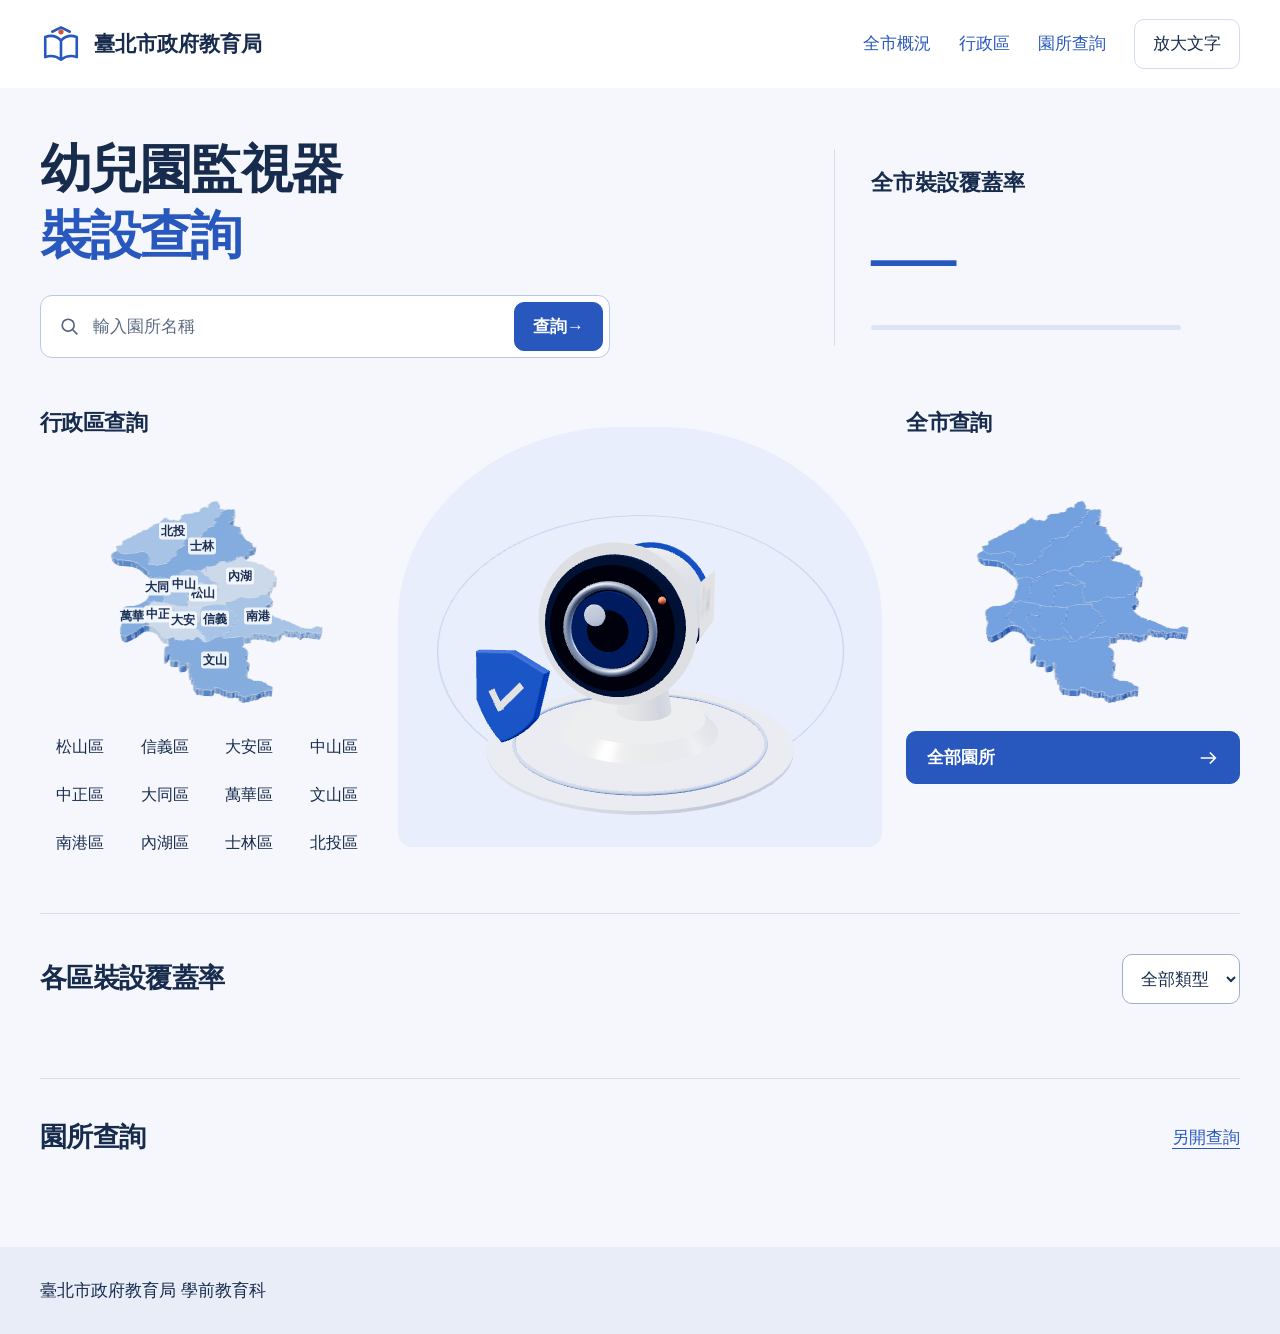
==== index (5).html @ fbf75113 "Add files via upload" ====
<!doctype html><html lang="zh-Hant"><head>
<!-- Bundled Three.js r170 and addons.
The MIT License

Copyright © 2010-2024 three.js authors

Permission is hereby granted, free of charge, to any person obtaining a copy
of this software and associated documentation files (the "Software"), to deal
in the Software without restriction, including without limitation the rights
to use, copy, modify, merge, publish, distribute, sublicense, and/or sell
copies of the Software, and to permit persons to whom the Software is
furnished to do so, subject to the following conditions:

The above copyright notice and this permission notice shall be included in
all copies or substantial portions of the Software.

THE SOFTWARE IS PROVIDED "AS IS", WITHOUT WARRANTY OF ANY KIND, EXPRESS OR
IMPLIED, INCLUDING BUT NOT LIMITED TO THE WARRANTIES OF MERCHANTABILITY,
FITNESS FOR A PARTICULAR PURPOSE AND NONINFRINGEMENT. IN NO EVENT SHALL THE
AUTHORS OR COPYRIGHT HOLDERS BE LIABLE FOR ANY CLAIM, DAMAGES OR OTHER
LIABILITY, WHETHER IN AN ACTION OF CONTRACT, TORT OR OTHERWISE, ARISING FROM,
OUT OF OR IN CONNECTION WITH THE SOFTWARE OR THE USE OR OTHER DEALINGS IN
THE SOFTWARE.

-->
<meta charset="utf-8"><meta name="viewport" content="width=device-width,initial-scale=1"><meta name="description" content="查詢臺北市幼兒園監視器裝設情形。"><title>幼兒園監視器裝設查詢｜臺北市政府教育局</title><style>
:root{--paper:#f5f7fc;--white:#fff;--ink:#172b4d;--muted:#53637d;--action:#2858bd;--action-dark:#173e94;--light:#e9effb;--line:#d4dded;--accent:#bb472e;--error:#a43031;--radius:14px;--font:"Noto Sans TC","PingFang TC","Microsoft JhengHei",sans-serif;--ease:cubic-bezier(.16,1,.3,1);color-scheme:light}
*{box-sizing:border-box}html{scroll-behavior:smooth;scroll-padding-top:24px;scrollbar-color:#91a6ca var(--paper)}body{margin:0;background:var(--paper);color:var(--ink);font:17px/1.6 var(--font);-webkit-font-smoothing:antialiased}body.large{font-size:20px}::selection{background:#cbd9ff;color:#142d61}a{color:var(--action);text-underline-offset:5px}button,input,select{font:inherit}button,a,input,select{touch-action:manipulation}button{cursor:pointer;min-height:48px;padding:10px 18px;border:1px solid var(--line);border-radius:10px;background:var(--white);color:var(--ink);transition:background .2s,color .2s,transform .25s var(--ease),border-color .2s}button:hover{background:var(--light);border-color:#7798d3}button:active{transform:translateY(1px)}button:disabled{cursor:default;opacity:.45}input,select{min-height:50px;padding:10px 14px;max-width:100%;border:1px solid #9eafcb;border-radius:10px;background:var(--white);color:var(--ink);caret-color:var(--action)}input::placeholder{color:#5b6a82}button:focus-visible,a:focus-visible,input:focus-visible,select:focus-visible,[tabindex]:focus-visible{outline:3px solid #c84f35;outline-offset:4px}h1,h2,h3,p{margin-top:0}h1{font-size:clamp(36px,4.1vw,58px);line-height:1.25;letter-spacing:-.035em;font-weight:800;margin-bottom:28px;text-wrap:balance}h1 span{color:var(--action)}h2{font-size:clamp(25px,2.1vw,31px);line-height:1.4;letter-spacing:-.025em;margin-bottom:0}h3{font-size:21px;line-height:1.5}p{max-width:70ch}.wrap{width:min(1260px,calc(100% - 80px));margin:auto}.skip{position:absolute;left:20px;top:-80px;background:var(--white);padding:12px;z-index:10}.skip:focus{top:12px}.site-header{background:var(--white)}.header-row{display:flex;align-items:center;justify-content:space-between;gap:24px;min-height:88px}.brand{display:flex;gap:12px;align-items:center;text-decoration:none;color:var(--ink);font-size:21px;font-weight:750;line-height:1.35;white-space:nowrap}.brand-mark{width:42px;height:42px;color:var(--action);flex-shrink:0}.nav{display:flex;gap:28px;align-items:center}.nav a{text-decoration:none;font-weight:550;position:relative;min-height:48px;display:flex;align-items:center}.nav a::after{content:"";position:absolute;left:0;right:0;bottom:6px;height:2px;background:currentColor;transform:scaleX(0);transform-origin:left;transition:transform .25s var(--ease)}.nav a:hover::after{transform:scaleX(1)}.nav button{background:transparent}.hero{display:grid;grid-template-columns:1.35fr .8fr;gap:9%;align-items:center;padding:48px 0 38px}.hero-copy{min-width:0}.search-line{display:flex;align-items:center;gap:10px;max-width:570px;background:var(--white);padding:6px 6px 6px 18px;border:1px solid #b9c8e2;border-radius:12px;transition:border-color .2s,box-shadow .2s}.search-line:focus-within{border-color:var(--action);outline:2px solid var(--action);outline-offset:2px}.search-line>svg{width:22px;height:22px;fill:none;stroke:var(--muted);stroke-width:1.8;flex-shrink:0}.search-line input{flex:1;min-width:0;border:0;padding:7px 2px;min-height:48px;background:transparent}.search-line input:focus-visible{outline:0}.primary{background:var(--action);border-color:var(--action);color:var(--white);font-weight:650;white-space:nowrap}.primary:hover{background:var(--action-dark);border-color:var(--action-dark)}.primary span{display:inline-block;transition:transform .25s var(--ease)}.primary:hover span{transform:translateX(3px)}.city-metric{padding:16px 0 16px 36px;border-left:1px solid var(--line)}.city-metric p{font-size:22px;font-weight:600;margin:0 0 4px}.city-metric strong{display:block;color:var(--action);font-family:Arial,var(--font);font-size:clamp(60px,6.7vw,96px);line-height:1.2;letter-spacing:-.04em;font-weight:500;font-variant-numeric:tabular-nums}.score-bar{height:5px;max-width:310px;background:#dce4f5;margin-top:18px;border-radius:3px;overflow:hidden}.score-bar span{display:block;height:100%;width:100%;background:var(--action);transform:scaleX(0);transform-origin:left;transition:transform .7s var(--ease)}.status{padding:14px 18px;border-radius:10px;margin-bottom:16px;background:#fff1ec;color:#8a2f1e;font-size:17px}.status button{margin-left:12px}.explore{display:grid;grid-template-columns:1fr 1.45fr 1fr;gap:24px;padding:12px 0 48px;align-items:start}.map-block h2{font-size:22px}.map-visual{height:286px;position:relative}.map-canvas{height:100%;width:100%;display:block;touch-action:pan-y}.map-name{position:absolute;font-size:12px;font-weight:650;pointer-events:none;color:#182e53;background:#f5f7fce8;padding:0 2px;border-radius:3px;line-height:1.4;transform:translate(-50%,-50%)}.district-grid{display:grid;grid-template-columns:repeat(4,1fr);gap:4px}.district-grid button{font-size:16px;min-height:44px;padding:5px 0;background:transparent;border-color:transparent}.district-grid button:hover,.district-grid button.active{color:var(--white);background:var(--action)}.camera-block{align-self:stretch;display:grid;align-items:center}.camera-stage{position:relative;background:#e8eefb;border-radius:46% 46% 14px 14px;min-width:0;overflow:hidden;isolation:isolate}.camera-orbit{position:absolute;width:84%;aspect-ratio:1;top:5%;left:8%;border:1px solid #baccec;border-radius:50%;transform:rotateX(48deg) rotateZ(-24deg);pointer-events:none}.camera-stage canvas{position:relative;display:block;width:100%;height:420px;touch-action:pan-y;cursor:grab}.camera-stage canvas:active{cursor:grabbing}.camera-fallback{display:block;width:100%;height:420px;padding:30px}.city-query{display:flex;align-items:center;justify-content:space-between;width:100%;background:var(--action);border-color:var(--action);color:white;font-weight:600;padding:12px 20px;margin-top:6px}.city-query svg{width:22px;height:22px;fill:none;stroke:currentColor;stroke-width:1.8;transition:transform .25s var(--ease)}.city-query:hover{background:var(--action-dark);color:white}.city-query:hover svg{transform:translateX(4px)}.comparison{padding:40px 0 48px;border-top:1px solid var(--line)}.section-title{display:flex;align-items:center;justify-content:space-between;gap:20px;margin-bottom:26px}.section-title select{max-width:240px}.district-bars{display:grid;grid-template-columns:repeat(3,1fr);column-gap:44px;row-gap:6px}.district-bar{display:grid;grid-template-columns:66px 1fr 64px;align-items:center;gap:12px;border:0;border-radius:8px;padding:12px 8px;background:transparent;font-size:17px;text-align:left}.district-bar:hover{background:#e2eafb}.district-bar i{height:7px;background:#dce4f3;display:block;border-radius:4px;overflow:hidden}.district-bar b{height:100%;display:block;background:var(--action);border-radius:4px;width:100%;transform-origin:left;transition:transform .6s var(--ease)}.district-bar span:last-child{text-align:right;font-variant-numeric:tabular-nums;font-size:16px}.query-section{padding:40px 0 64px;border-top:1px solid var(--line);min-height:150px}.query-section iframe{border:0;display:block;width:100%;height:0;min-height:0;background:transparent}.query-placeholder{padding:24px;background:white;border-radius:var(--radius)}.query-link{font-size:17px}.site-footer{padding:30px 0;background:#e8edf7;color:var(--ink);font-size:17px}.back-top{position:fixed;right:24px;bottom:24px;z-index:5;width:58px;height:58px;padding:0;border:0;border-radius:50%;background:var(--ink);color:white;box-shadow:0 7px 20px #172b4d26;transition:transform .3s var(--ease),background .2s;animation:top-enter .4s var(--ease) both}.back-top:hover{background:var(--action);transform:translateY(-5px)}.top-progress{position:absolute;inset:0;width:58px;height:58px;fill:none;stroke:#8eb2ff;stroke-width:2;transform:rotate(-90deg)}.top-track{stroke:#526687}#topProgress{stroke-dasharray:100;stroke-dashoffset:100}.top-arrow{position:absolute;width:24px;height:24px;left:17px;top:17px;fill:none;stroke:currentColor;stroke-width:1.8;transition:transform .25s var(--ease)}.back-top:hover .top-arrow{transform:translateY(-2px)}.back-top:active .top-arrow{transform:translateY(-5px)}@keyframes top-enter{from{transform:translateY(14px);opacity:.6}to{transform:translateY(0);opacity:1}}
.query-app{padding:8px 2px}.query-toolbar{display:grid;grid-template-columns:2fr 1fr 1fr;gap:16px}.query-toolbar label,.query-extra label{display:block;font-size:17px;margin-bottom:7px;color:var(--ink);font-weight:550}.query-toolbar input,.query-toolbar select{width:100%}.query-extra{display:flex;align-items:end;gap:14px;margin:18px 0 24px;flex-wrap:wrap}.query-extra>div{min-width:150px}.query-extra select{width:100%}.query-summary{padding:17px 0;border-top:1px solid var(--line);border-bottom:1px solid var(--line);display:flex;gap:24px;justify-content:space-between;align-items:center;flex-wrap:wrap;margin-bottom:24px}.query-summary p{margin:0}.query-summary strong{font-size:25px;font-weight:650;font-variant-numeric:tabular-nums;color:var(--action)}.query-results{display:grid;grid-template-columns:repeat(3,1fr);gap:20px}.school{padding:24px;background:var(--white);border:1px solid #d9e2ef;border-radius:var(--radius);transition:border-color .25s,transform .3s var(--ease);display:flex;flex-direction:column;min-width:0}.school:hover{border-color:#789bdc;transform:translateY(-3px)}.school h3{font-size:21px;margin:9px 0 22px;overflow-wrap:anywhere;letter-spacing:-.015em;flex:1}.school-type{color:var(--muted);font-size:16px;margin:0}.school-visuals{display:grid;grid-template-columns:1fr 1fr;gap:16px}.installation{margin:0;display:flex;flex-direction:column;align-items:center;padding-top:10px;border-top:1px solid var(--line)}.installation svg{width:100%;max-width:100px;height:80px;display:block;overflow:visible;color:var(--action);transition:transform .3s var(--ease)}.installation figcaption{text-align:center;display:grid;gap:1px;font-size:17px}.installation figcaption span{color:var(--muted);font-size:16px}.installation strong{font-weight:600}.installation[data-status="no"] svg,.installation[data-status="none"] svg{color:#64748f}.installation[data-status="partial"] svg{color:#ad512b}.installation[data-status="unknown"] svg{color:#70768b}.installation .structure{fill:none;stroke:currentColor;stroke-width:2;stroke-linejoin:round;stroke-linecap:round}.installation .paint{fill:currentColor;opacity:.17}.installation .filled{fill:currentColor}.installation .inactive{fill:none;stroke:currentColor;stroke-width:1.4}.installation .mark{fill:none;stroke:currentColor;stroke-width:3;stroke-linecap:round;stroke-linejoin:round}.installation:hover svg{transform:translateY(-2px)}.pagination{display:flex;gap:16px;align-items:center;justify-content:center;margin:28px 0 0}.pagination p{margin:0;font-size:17px}.empty{padding:40px 20px;background:white;border-radius:var(--radius);text-align:center;grid-column:1/-1}.empty h3{margin:0;font-size:21px}.sr-only{position:absolute;width:1px;height:1px;padding:0;margin:-1px;overflow:hidden;clip:rect(0,0,0,0);white-space:nowrap;border:0}[hidden]{display:none!important}.bridge-body{background:transparent;margin:0}.bridge-body .wrap{width:100%}.bridge-body #standalone{padding:20px}.bridge-body #queryRoot{padding:4px 2px}.error{color:var(--error)}
@media(max-width:1024px){.wrap{width:calc(100% - 48px)}.nav{gap:18px}.brand{font-size:19px}.hero{gap:5%}.explore{gap:18px;grid-template-columns:1fr 1.25fr 1fr}.camera-stage canvas,.camera-fallback{height:370px}.map-visual{height:250px}.district-grid{grid-template-columns:repeat(3,1fr)}.district-bars{grid-template-columns:repeat(2,1fr)}.query-results{grid-template-columns:repeat(2,1fr)}}
@media(max-width:720px){.wrap{width:calc(100% - 36px)}.header-row{min-height:78px;gap:8px}.brand{font-size:17px;gap:7px}.brand-mark{width:32px;height:36px}.nav{gap:0}.nav a{display:none}.nav button{padding:8px 10px;font-size:16px;min-height:44px}.hero{grid-template-columns:1fr;padding:30px 0 26px;gap:26px}h1{font-size:42px;margin-bottom:22px}.city-metric{border-left:0;padding:0;display:grid;grid-template-columns:1fr auto;align-items:center;gap:0 12px}.city-metric p{font-size:19px;margin:0}.city-metric strong{font-size:54px}.score-bar{grid-column:1/-1;max-width:none;margin-top:9px}.search-line{padding-left:12px;gap:6px}.search-line button{padding:9px 14px}.explore{grid-template-columns:1fr 1fr;gap:28px 20px;padding:0 0 32px}.camera-block{grid-column:1/-1;grid-row:1}.camera-stage{width:100%;max-width:430px;margin:auto;border-radius:44% 44% 14px 14px}.camera-stage canvas,.camera-fallback{height:320px}.map-visual{height:215px}.map-block h2{font-size:21px}.district-grid{grid-template-columns:repeat(2,1fr);gap:2px}.district-grid button{font-size:16px}.city-query{padding:10px 12px;gap:5px;font-size:16px}.city-query svg{width:20px;height:20px;flex-shrink:0}.map-name{font-size:11px}.comparison{padding:30px 0 32px}.section-title{gap:12px;flex-wrap:wrap;margin-bottom:20px}.section-title h2{font-size:25px}.section-title select{font-size:16px;min-height:44px;padding:7px 9px}.district-bars{grid-template-columns:1fr;gap:2px}.district-bar{padding:13px 4px}.query-toolbar{grid-template-columns:1fr 1fr;gap:14px}.query-toolbar>div:first-child{grid-column:1/-1}.query-extra{gap:12px}.query-extra>div{flex:1;min-width:130px}.query-results{grid-template-columns:1fr}.school{padding:22px}.query-summary{gap:8px 20px}.back-top{right:16px;bottom:18px}.site-footer{font-size:16px;padding:24px 0 90px}.query-section{padding-bottom:40px}.bridge-body .query-app{padding:0 2px}}
@media(prefers-reduced-motion:reduce){html{scroll-behavior:auto}*,*::before,*::after{animation:none!important;transition:none!important}.school:hover{transform:none}}
body.large input,body.large select,body.large button{font-size:20px}body.large .school h3{font-size:24px}body.large .installation figcaption,body.large .query-toolbar label,body.large .query-extra label{font-size:20px}body.large .installation figcaption span,body.large .school-type{font-size:18px}body.large .district-grid button{font-size:18px}

</style><script>
/* 已填入本次提供的正式 GAS 部署網址，可直接上傳。 */
window.SITE_CONFIG = Object.freeze({
  GAS_URL: 'https://script.google.com/macros/s/AKfycbyO0_G_QY2k_--c5olLsFYY4QCm00MFAxcKGnWw5XnxAwNfjdtQMTDzje3mRD1-BgCg/exec',
  /* 選填。把經檢查的 GLB 與貼圖放在 GitHub，填相對路徑。空白使用內建程序式模型。 */
  CAMERA_MODEL_URL: '',
  POLL_MS: 300000
});

</script><script>
(function(root){
  'use strict';
  const districts=['松山區','信義區','大安區','中山區','中正區','大同區','萬華區','文山區','南港區','內湖區','士林區','北投區'];
  const labels={yes:'已裝設',no:'未裝設',unknown:'待確認',full:'全數裝設',partial:'部分裝設',none:'尚未裝設'};
  const normalize=s=>String(s||'').normalize('NFKC').toLowerCase().replace(/台/g,'臺').replace(/[\s()（）·・]/g,'');
  function rows(data){return data.columns.name.map((_,i)=>Object.fromEntries(Object.keys(data.columns).map(k=>[k,data.columns[k][i]])));}
  function stats(rs){const s={total:rs.length,known:0,unknown:0,score:0,bins:[0,0,0,0,0,0],fullAndOutdoor:0,indoorFull:0,outdoorYes:0};rs.forEach(r=>{if(r.indoor==='unknown'||r.outdoor==='unknown')s.unknown++;else{const n={full:4,partial:2,none:0}[r.indoor]+(r.outdoor==='yes'?1:0);s.score+=n;s.known++;s.bins[n]++;}if(r.outdoor==='yes')s.outdoorYes++;if(r.indoor==='full')s.indoorFull++;if(r.outdoor==='yes'&&r.indoor==='full')s.fullAndOutdoor++;});s.index=s.total&&!s.unknown?s.score/(5*s.total)*100:null;s.originalIndex=s.index===null?null:s.index/3;return s;}
  function match(text,q){const a=normalize(text),b=normalize(q);if(!b)return true;if(a.includes(b))return true;let p=0;for(const c of a){if(c===b[p])p++;if(p===b.length)return true;}return false;}
  function filter(rs,f){return rs.filter(r=>(!f.district||f.district==='all'||r.district===f.district)&&(!f.group||f.group==='all'||r.group===f.group)&&(!f.indoor||f.indoor==='all'||r.indoor===f.indoor)&&(!f.outdoor||f.outdoor==='all'||r.outdoor===f.outdoor)&&match(r.name+' '+r.district+' '+r.type,f.q));}
  function validate(d){return !!(d&&d.columns&&['type','district','name','outdoor','indoor','group'].every(k=>Array.isArray(d.columns[k])&&d.columns[k].length===d.columns.name.length)&&d.columns.name.length<=1000&&Array.isArray(d.groups)&&d.columns.outdoor.every(x=>['yes','no','unknown'].includes(x))&&d.columns.indoor.every(x=>['full','partial','none','unknown'].includes(x))&&d.columns.name.every(x=>typeof x==='string')&&d.groups.every(g=>typeof g.id==='string'&&typeof g.label==='string')); }
  function percent(n){return n==null?'—':n.toFixed(1)+'%';}
  root.CameraData={districts,labels,normalize,rows,stats,filter,validate,percent};
  if(typeof module!=='undefined')module.exports=root.CameraData;
})(typeof window!=='undefined'?window:globalThis);

</script><script>
window.TAIPEI_MAP=[{"name":"信義區","center":[121.57162853,25.03079429],"polygons":[[[[121.57817,25.04967],[121.57612,25.04943],[121.57605,25.04918],[121.57596,25.04943],[121.57116,25.04952],[121.56903,25.04923],[121.56307,25.04749],[121.55776,25.04532],[121.55739,25.02941],[121.55637,25.02773],[121.55263,25.02432],[121.55998,25.01738],[121.56066,25.01601],[121.56204,25.01472],[121.56267,25.01365],[121.56329,25.01332],[121.56366,25.01131],[121.56528,25.00994],[121.56591,25.00813],[121.56701,25.00847],[121.56918,25.0097],[121.56982,25.01073],[121.57106,25.01113],[121.57193,25.01184],[121.5719,25.01252],[121.57215,25.01304],[121.57202,25.0134],[121.5723,25.0136],[121.57306,25.01328],[121.57497,25.01319],[121.57614,25.01444],[121.57713,25.01413],[121.57789,25.01416],[121.57858,25.0154],[121.57924,25.01578],[121.57999,25.0169],[121.58146,25.01784],[121.58169,25.01827],[121.5828,25.01876],[121.58357,25.01855],[121.58439,25.02056],[121.58434,25.02155],[121.58498,25.02225],[121.58529,25.02436],[121.58633,25.02578],[121.58664,25.02682],[121.58806,25.02805],[121.58834,25.02858],[121.58899,25.02879],[121.59047,25.02992],[121.59136,25.03011],[121.59218,25.03132],[121.59167,25.03215],[121.58932,25.03429],[121.58957,25.03518],[121.58909,25.03602],[121.58935,25.03696],[121.58908,25.03743],[121.58844,25.03782],[121.58833,25.03835],[121.58801,25.03846],[121.58675,25.04161],[121.58549,25.04156],[121.58458,25.04208],[121.58095,25.04507],[121.58066,25.04536],[121.58066,25.04731],[121.58021,25.048],[121.58009,25.04949],[121.57818,25.04949],[121.57817,25.04967]]]]},{"name":"中正區","center":[121.51990279,25.03251761],"polygons":[[[[121.51348,25.04953],[121.51204,25.05002],[121.5114,25.04848],[121.51045,25.04812],[121.5097,25.04741],[121.50655,25.03754],[121.50677,25.03709],[121.50643,25.03577],[121.50551,25.03438],[121.50567,25.0341],[121.50422,25.03134],[121.50428,25.02983],[121.50705,25.02682],[121.5092,25.02498],[121.51274,25.02398],[121.513,25.02172],[121.5156,25.02121],[121.51813,25.02021],[121.52112,25.01821],[121.52563,25.01189],[121.52704,25.01081],[121.52854,25.01011],[121.53075,25.00961],[121.532,25.0086],[121.53577,25.01082],[121.53715,25.01115],[121.53567,25.01348],[121.52536,25.0232],[121.52171,25.02817],[121.52252,25.03244],[121.52431,25.03525],[121.52719,25.03409],[121.53051,25.03367],[121.53272,25.03379],[121.53292,25.04561],[121.52517,25.04785],[121.52049,25.04807],[121.51955,25.04821],[121.51858,25.04875],[121.51693,25.04869],[121.51348,25.04953]]]]},{"name":"萬華區","center":[121.49733898,25.02926278],"polygons":[[[[121.50832,25.04845],[121.506,25.04903],[121.50485,25.04966],[121.50033,25.04512],[121.49647,25.04337],[121.49581,25.04284],[121.48807,25.04195],[121.48541,25.03924],[121.48364,25.03676],[121.48337,25.03514],[121.48396,25.03286],[121.48589,25.02892],[121.48772,25.02636],[121.48816,25.02483],[121.4889,25.0235],[121.48864,25.01974],[121.4888,25.01587],[121.48984,25.01212],[121.49091,25.01062],[121.49301,25.00927],[121.4943,25.00909],[121.49538,25.00922],[121.49947,25.01182],[121.50011,25.01237],[121.50056,25.01321],[121.50152,25.01356],[121.5037,25.01546],[121.505,25.01736],[121.50848,25.02111],[121.51059,25.02175],[121.51284,25.02173],[121.51274,25.02398],[121.5092,25.02498],[121.50685,25.02702],[121.5042,25.03004],[121.50422,25.03134],[121.50567,25.0341],[121.50551,25.03438],[121.50606,25.03499],[121.50652,25.03605],[121.50677,25.03709],[121.50655,25.03754],[121.50963,25.04722],[121.51045,25.04812],[121.51007,25.04847],[121.50958,25.04817],[121.50832,25.04845]]]]},{"name":"南港區","center":[121.60965189,25.03606618],"polygons":[[[[121.61635,25.06393],[121.61445,25.06452],[121.613,25.06441],[121.61165,25.06256],[121.60976,25.06078],[121.60689,25.0598],[121.60035,25.0588],[121.59839,25.05891],[121.59489,25.06003],[121.59361,25.05987],[121.59229,25.05922],[121.58863,25.05594],[121.58617,25.05444],[121.58308,25.0535],[121.5798,25.05296],[121.58005,25.0514],[121.57966,25.05032],[121.58006,25.04977],[121.58021,25.048],[121.58064,25.04743],[121.58066,25.04536],[121.58458,25.04208],[121.58549,25.04156],[121.58675,25.04161],[121.58801,25.03846],[121.58833,25.03835],[121.58844,25.03782],[121.58908,25.03743],[121.58935,25.03696],[121.58909,25.03602],[121.58957,25.03518],[121.58932,25.03429],[121.59167,25.03215],[121.59218,25.03132],[121.59136,25.03011],[121.59047,25.02992],[121.58899,25.02879],[121.58834,25.02858],[121.58806,25.02805],[121.58664,25.02682],[121.58633,25.02578],[121.58529,25.02436],[121.58498,25.02225],[121.58434,25.02155],[121.58439,25.02056],[121.58376,25.01929],[121.58382,25.01886],[121.58357,25.01855],[121.5828,25.01876],[121.5818,25.01833],[121.58146,25.01784],[121.57999,25.0169],[121.57935,25.01589],[121.57858,25.0154],[121.57824,25.01461],[121.57768,25.01413],[121.57818,25.01323],[121.57933,25.01284],[121.57983,25.01241],[121.58069,25.01225],[121.58148,25.01267],[121.58275,25.01275],[121.58319,25.01304],[121.58444,25.01302],[121.58574,25.01345],[121.58799,25.01341],[121.58935,25.01392],[121.59002,25.0138],[121.59032,25.01409],[121.59119,25.01422],[121.59168,25.01494],[121.59297,25.01454],[121.59347,25.01463],[121.59433,25.01551],[121.5954,25.01573],[121.59589,25.0149],[121.59668,25.01485],[121.59726,25.01446],[121.59763,25.01471],[121.59974,25.01453],[121.60145,25.0153],[121.60224,25.01494],[121.60308,25.01564],[121.60303,25.01627],[121.60274,25.01658],[121.60342,25.01709],[121.60401,25.0189],[121.60438,25.01929],[121.60558,25.01917],[121.60648,25.01962],[121.60697,25.01933],[121.60798,25.01956],[121.60983,25.01906],[121.61039,25.01976],[121.61105,25.01986],[121.61223,25.01927],[121.61259,25.0196],[121.61327,25.01891],[121.61355,25.01927],[121.61462,25.01922],[121.61506,25.01972],[121.61604,25.01971],[121.61744,25.01838],[121.61894,25.01804],[121.6202,25.01849],[121.62336,25.01692],[121.62376,25.01766],[121.62472,25.01803],[121.62519,25.01795],[121.62558,25.01863],[121.62632,25.01873],[121.62654,25.01972],[121.62716,25.01996],[121.62784,25.0193],[121.62894,25.02007],[121.62948,25.02114],[121.62993,25.02154],[121.62995,25.02213],[121.63035,25.0224],[121.63082,25.0245],[121.63176,25.0257],[121.63286,25.02553],[121.63338,25.02494],[121.63382,25.02507],[121.63492,25.02406],[121.63563,25.02439],[121.63612,25.02346],[121.63769,25.02414],[121.63821,25.02375],[121.63916,25.02379],[121.64062,25.02341],[121.64173,25.02406],[121.64305,25.02445],[121.64463,25.02386],[121.64585,25.02252],[121.64603,25.02175],[121.64679,25.02159],[121.64874,25.02278],[121.6498,25.02391],[121.65068,25.02407],[121.65133,25.02385],[121.65375,25.02441],[121.65562,25.02365],[121.6567,25.02359],[121.65773,25.02317],[121.65841,25.0234],[121.66091,25.02344],[121.6631,25.02289],[121.66407,25.02334],[121.66426,25.02427],[121.66489,25.02465],[121.66535,25.02602],[121.66491,25.02699],[121.6648,25.02813],[121.66543,25.02885],[121.66588,25.02989],[121.66466,25.02948],[121.66315,25.03019],[121.66098,25.03049],[121.65758,25.02884],[121.65724,25.02817],[121.65669,25.02778],[121.65513,25.02737],[121.65412,25.02788],[121.65328,25.0274],[121.65262,25.02744],[121.65185,25.02795],[121.65142,25.02762],[121.65102,25.02777],[121.65029,25.02756],[121.64947,25.028],[121.64866,25.0279],[121.64802,25.02846],[121.64665,25.02789],[121.64634,25.02823],[121.64644,25.02888],[121.64586,25.02932],[121.64409,25.02977],[121.64211,25.03118],[121.63982,25.03196],[121.63822,25.03313],[121.63784,25.03367],[121.63553,25.03443],[121.63478,25.03493],[121.63435,25.03471],[121.6339,25.03479],[121.63333,25.03588],[121.63013,25.03513],[121.62988,25.03646],[121.62868,25.03705],[121.62736,25.03729],[121.62632,25.03798],[121.62507,25.03778],[121.62308,25.0398],[121.62166,25.04039],[121.62002,25.04273],[121.61917,25.04351],[121.61707,25.04729],[121.61659,25.04867],[121.61632,25.05088],[121.61659,25.05127],[121.62065,25.05378],[121.621,25.05441],[121.6209,25.05546],[121.62121,25.05606],[121.62241,25.05704],[121.6228,25.05693],[121.62339,25.05717],[121.62152,25.0605],[121.62017,25.06217],[121.61889,25.06303],[121.61635,25.06393]]]]},{"name":"松山區","center":[121.55807023,25.05954545],"polygons":[[[[121.56144,25.07262],[121.55741,25.07459],[121.55224,25.076],[121.55223,25.07332],[121.55154,25.07258],[121.55014,25.07201],[121.54995,25.07105],[121.54439,25.07125],[121.54386,25.04503],[121.54758,25.04516],[121.5544,25.04438],[121.55775,25.045],[121.55776,25.04532],[121.56307,25.04749],[121.56903,25.04923],[121.57116,25.04952],[121.57596,25.04943],[121.57605,25.04918],[121.57612,25.04943],[121.57778,25.04966],[121.58009,25.04949],[121.57966,25.05032],[121.58005,25.0514],[121.5798,25.05296],[121.57514,25.05185],[121.57389,25.05181],[121.57277,25.05213],[121.57221,25.05254],[121.57174,25.05332],[121.57121,25.05893],[121.56936,25.06421],[121.57168,25.06883],[121.57196,25.07004],[121.57183,25.07219],[121.57099,25.07436],[121.57043,25.07514],[121.56983,25.07573],[121.56899,25.07579],[121.56732,25.07501],[121.56356,25.07259],[121.56265,25.07245],[121.56144,25.07262]]]]},{"name":"大同區","center":[121.51344099,25.06415887],"polygons":[[[[121.51355,25.08082],[121.51313,25.08066],[121.51332,25.07998],[121.51142,25.07903],[121.51124,25.07945],[121.51104,25.07938],[121.51118,25.07901],[121.50883,25.07876],[121.50824,25.07843],[121.5046,25.07814],[121.50641,25.07387],[121.50699,25.07188],[121.50714,25.0704],[121.50701,25.06447],[121.50608,25.06159],[121.50663,25.05635],[121.50652,25.05433],[121.50609,25.05249],[121.50485,25.04966],[121.50623,25.04896],[121.50958,25.04817],[121.50994,25.04846],[121.51045,25.04812],[121.5114,25.04848],[121.51205,25.05002],[121.51345,25.04948],[121.51693,25.04869],[121.51812,25.0488],[121.51897,25.04855],[121.52007,25.04995],[121.52036,25.05108],[121.52088,25.0593],[121.52069,25.06027],[121.52046,25.06026],[121.5206,25.06042],[121.51956,25.0627],[121.51929,25.06422],[121.52019,25.07067],[121.5207,25.0707],[121.5205,25.07165],[121.52078,25.0734],[121.52147,25.07483],[121.52166,25.07474],[121.52181,25.07497],[121.52214,25.07449],[121.52251,25.07453],[121.52198,25.07513],[121.52304,25.07674],[121.52173,25.07757],[121.51806,25.07908],[121.51624,25.08024],[121.51412,25.07944],[121.51355,25.08082]]]]},{"name":"中山區","center":[121.53849725,25.06988052],"polygons":[[[[121.54386,25.04503],[121.54439,25.07125],[121.54995,25.07105],[121.55014,25.07201],[121.55154,25.07258],[121.55223,25.07332],[121.55224,25.076],[121.55741,25.07459],[121.56043,25.07302],[121.56201,25.07246],[121.56356,25.07259],[121.56732,25.07501],[121.56899,25.07579],[121.57003,25.07557],[121.57112,25.0741],[121.57229,25.0746],[121.57135,25.076],[121.57053,25.07678],[121.56497,25.07849],[121.56397,25.07906],[121.5624,25.08088],[121.56087,25.08417],[121.56092,25.08453],[121.5591,25.08505],[121.55783,25.0846],[121.55766,25.08525],[121.55679,25.08627],[121.5568,25.08709],[121.5574,25.08782],[121.5553,25.0884],[121.55413,25.08919],[121.55395,25.08969],[121.55327,25.08998],[121.55281,25.09107],[121.55201,25.09203],[121.5513,25.09168],[121.55016,25.09183],[121.54953,25.09164],[121.54907,25.09097],[121.54801,25.09095],[121.54569,25.09039],[121.54487,25.09042],[121.54398,25.09173],[121.54127,25.09174],[121.53966,25.092],[121.5371,25.09091],[121.5359,25.09016],[121.53363,25.08788],[121.53294,25.08768],[121.53254,25.08681],[121.53183,25.08638],[121.5312,25.08523],[121.52921,25.08436],[121.5289,25.08453],[121.5269,25.08246],[121.5269,25.08196],[121.52614,25.08147],[121.52571,25.08136],[121.52528,25.08198],[121.52459,25.08108],[121.52445,25.08028],[121.52544,25.07711],[121.5253,25.07677],[121.52589,25.07478],[121.52501,25.07415],[121.52398,25.07596],[121.52304,25.07674],[121.52198,25.07513],[121.52251,25.07453],[121.52214,25.07449],[121.52181,25.07497],[121.52166,25.07474],[121.52147,25.07483],[121.52087,25.07365],[121.5205,25.07165],[121.5207,25.0707],[121.52019,25.07067],[121.51929,25.06414],[121.51956,25.0627],[121.5206,25.06042],[121.52046,25.06026],[121.52069,25.06027],[121.52081,25.05988],[121.52088,25.05867],[121.52033,25.05086],[121.51983,25.04953],[121.51897,25.04855],[121.52049,25.04807],[121.52517,25.04785],[121.53536,25.04501],[121.54068,25.04478],[121.54386,25.04503]]]]},{"name":"內湖區","center":[121.59241708,25.08378359],"polygons":[[[[121.59417,25.11441],[121.59351,25.115],[121.59235,25.11442],[121.59162,25.11433],[121.59014,25.11347],[121.59006,25.11434],[121.58935,25.11386],[121.58871,25.11411],[121.58799,25.11404],[121.58678,25.11109],[121.58532,25.10883],[121.58534,25.10834],[121.58403,25.1082],[121.58346,25.10737],[121.58298,25.10731],[121.58291,25.10698],[121.58214,25.10655],[121.58173,25.10687],[121.58088,25.10695],[121.5806,25.10724],[121.58028,25.10712],[121.58002,25.10695],[121.57977,25.10591],[121.57899,25.10501],[121.57816,25.10514],[121.57767,25.10561],[121.57705,25.10577],[121.57667,25.10668],[121.57534,25.10683],[121.57415,25.10655],[121.57356,25.10667],[121.5728,25.10606],[121.57173,25.1059],[121.57046,25.10536],[121.56965,25.10466],[121.56866,25.10292],[121.56878,25.10213],[121.5681,25.10143],[121.56771,25.10133],[121.56713,25.0992],[121.56485,25.09892],[121.5643,25.09852],[121.56294,25.09861],[121.56197,25.09785],[121.56046,25.09828],[121.55946,25.09819],[121.55871,25.0985],[121.5579,25.09737],[121.55789,25.09618],[121.55691,25.09609],[121.55656,25.0948],[121.55558,25.09415],[121.5546,25.09397],[121.5544,25.09253],[121.55209,25.09228],[121.55213,25.09178],[121.55266,25.0913],[121.55327,25.08998],[121.55395,25.08969],[121.55413,25.08919],[121.5553,25.0884],[121.5574,25.08782],[121.5568,25.08709],[121.55679,25.08627],[121.55766,25.08525],[121.55783,25.0846],[121.5591,25.08505],[121.56092,25.08453],[121.56087,25.08417],[121.5624,25.08088],[121.56397,25.07906],[121.56497,25.07849],[121.57053,25.07678],[121.57135,25.076],[121.57229,25.0746],[121.57112,25.0741],[121.57194,25.07153],[121.57181,25.06919],[121.56936,25.06421],[121.57121,25.05893],[121.57174,25.05332],[121.57221,25.05254],[121.57345,25.05186],[121.57514,25.05185],[121.57808,25.05265],[121.58308,25.0535],[121.58617,25.05444],[121.58863,25.05594],[121.59229,25.05922],[121.59361,25.05987],[121.59489,25.06003],[121.59839,25.05891],[121.60035,25.0588],[121.60689,25.0598],[121.60976,25.06078],[121.61165,25.06256],[121.613,25.06441],[121.61484,25.06445],[121.61729,25.06359],[121.61756,25.06434],[121.61743,25.06458],[121.61821,25.06586],[121.61816,25.06665],[121.61769,25.06723],[121.61778,25.06751],[121.61929,25.06792],[121.6212,25.0692],[121.62157,25.06969],[121.62139,25.07206],[121.62088,25.07234],[121.6206,25.07302],[121.62073,25.07354],[121.62176,25.07426],[121.62192,25.07474],[121.62302,25.07386],[121.62336,25.07403],[121.62354,25.07507],[121.62311,25.07714],[121.62456,25.07765],[121.62376,25.07837],[121.6238,25.07869],[121.62441,25.07918],[121.62406,25.07996],[121.62416,25.08038],[121.62502,25.08091],[121.62562,25.08208],[121.62713,25.08233],[121.62796,25.0833],[121.6274,25.08474],[121.62789,25.08522],[121.62834,25.08633],[121.6279,25.08709],[121.62822,25.0884],[121.62735,25.08892],[121.62645,25.09016],[121.62581,25.09062],[121.62624,25.09167],[121.62508,25.09376],[121.62525,25.09514],[121.62619,25.09593],[121.62583,25.0968],[121.62502,25.09714],[121.6232,25.09683],[121.62225,25.09724],[121.62121,25.09874],[121.62058,25.09878],[121.61845,25.10057],[121.6173,25.10112],[121.61712,25.10152],[121.61669,25.10172],[121.61632,25.10281],[121.61528,25.10394],[121.61343,25.1046],[121.61202,25.10456],[121.61038,25.10506],[121.60972,25.10565],[121.60884,25.10597],[121.6082,25.10666],[121.6083,25.10726],[121.60733,25.10731],[121.60648,25.10707],[121.60558,25.10743],[121.60446,25.10752],[121.60193,25.10845],[121.60094,25.1083],[121.60005,25.10854],[121.59958,25.10833],[121.59919,25.109],[121.5981,25.10911],[121.59721,25.10973],[121.59627,25.11247],[121.59539,25.11333],[121.59562,25.11417],[121.59473,25.11461],[121.59417,25.11441]]]]},{"name":"士林區","center":[121.55102102,25.12560549],"polygons":[[[[121.58992,25.16373],[121.58894,25.16313],[121.58799,25.1629],[121.58767,25.16326],[121.58501,25.16441],[121.58429,25.16494],[121.58361,25.16503],[121.58275,25.16551],[121.57887,25.1658],[121.57809,25.16623],[121.57753,25.16705],[121.57697,25.16709],[121.57752,25.17029],[121.57857,25.17097],[121.57947,25.17208],[121.58032,25.17248],[121.5817,25.17385],[121.58217,25.17468],[121.58279,25.1752],[121.58287,25.17652],[121.58346,25.17685],[121.58331,25.17754],[121.58223,25.17885],[121.58218,25.17984],[121.58133,25.18031],[121.5814,25.18093],[121.58092,25.18193],[121.58141,25.18231],[121.58145,25.18295],[121.58187,25.18339],[121.58295,25.18356],[121.58273,25.1849],[121.58177,25.18612],[121.58323,25.18771],[121.58289,25.18851],[121.58344,25.18881],[121.58396,25.18863],[121.58404,25.18905],[121.58373,25.18944],[121.58388,25.19005],[121.58356,25.19227],[121.58238,25.19339],[121.5838,25.19452],[121.58337,25.19494],[121.58118,25.19542],[121.57921,25.19438],[121.57656,25.19539],[121.57598,25.19525],[121.57558,25.1944],[121.57421,25.1944],[121.57299,25.19327],[121.57212,25.19313],[121.57149,25.19165],[121.56889,25.19035],[121.5685,25.18983],[121.56778,25.18962],[121.56706,25.18857],[121.56735,25.1872],[121.56785,25.1868],[121.56824,25.18601],[121.56779,25.1855],[121.56778,25.18511],[121.56819,25.18449],[121.5681,25.18374],[121.56694,25.18189],[121.5664,25.18178],[121.56604,25.1813],[121.56614,25.18064],[121.56589,25.17943],[121.56546,25.17881],[121.56506,25.17857],[121.56454,25.17886],[121.56424,25.17875],[121.5622,25.17751],[121.56195,25.17669],[121.56088,25.17522],[121.56072,25.17462],[121.56185,25.17203],[121.56305,25.17091],[121.56319,25.17011],[121.56269,25.16927],[121.56288,25.16906],[121.56278,25.16863],[121.56214,25.1683],[121.56152,25.1656],[121.56107,25.16471],[121.56116,25.16308],[121.56076,25.16236],[121.55935,25.16194],[121.55857,25.16111],[121.55691,25.16082],[121.5563,25.16038],[121.55574,25.1605],[121.55322,25.15514],[121.55337,25.15476],[121.55302,25.15392],[121.55109,25.15197],[121.55032,25.15176],[121.54991,25.1513],[121.5499,25.15014],[121.54939,25.14962],[121.54897,25.1473],[121.54927,25.14634],[121.54908,25.14632],[121.54864,25.1452],[121.54883,25.14464],[121.5483,25.14428],[121.54811,25.14351],[121.54629,25.14283],[121.54596,25.14162],[121.54564,25.1415],[121.54417,25.1417],[121.54245,25.14259],[121.54134,25.14129],[121.54013,25.14162],[121.53945,25.14122],[121.53925,25.1405],[121.53724,25.1398],[121.53659,25.13919],[121.53467,25.13926],[121.53464,25.13859],[121.5337,25.13831],[121.53356,25.13764],[121.53237,25.13705],[121.53162,25.13724],[121.53127,25.1369],[121.53114,25.13624],[121.53061,25.13575],[121.53045,25.1343],[121.53132,25.13373],[121.5313,25.13286],[121.53087,25.13206],[121.53151,25.12826],[121.53134,25.12726],[121.53086,25.12659],[121.52985,25.12616],[121.52954,25.12418],[121.52851,25.12375],[121.52687,25.12363],[121.52602,25.12283],[121.52555,25.12152],[121.52574,25.12062],[121.52465,25.11999],[121.52355,25.11746],[121.525,25.11603],[121.52507,25.11456],[121.52579,25.11293],[121.52574,25.11245],[121.52509,25.11133],[121.52286,25.11091],[121.5226,25.11053],[121.52248,25.10953],[121.52116,25.10882],[121.52132,25.10726],[121.52117,25.10648],[121.51993,25.10421],[121.51853,25.10343],[121.51763,25.1013],[121.51777,25.10048],[121.51716,25.0994],[121.51061,25.09744],[121.50907,25.09575],[121.50589,25.09652],[121.50099,25.09721],[121.50066,25.09654],[121.4993,25.09698],[121.49825,25.09761],[121.49753,25.0984],[121.49723,25.09933],[121.49711,25.10702],[121.49668,25.10979],[121.49609,25.11141],[121.49362,25.11358],[121.49192,25.11461],[121.4896,25.11537],[121.48705,25.11505],[121.4813,25.1126],[121.47036,25.11059],[121.4677,25.1111],[121.46395,25.11318],[121.46324,25.11403],[121.46214,25.11641],[121.46197,25.11544],[121.4614,25.11468],[121.45932,25.1131],[121.45729,25.1105],[121.45707,25.10879],[121.45725,25.10809],[121.45908,25.10659],[121.4603,25.10507],[121.46514,25.1021],[121.46625,25.10176],[121.47079,25.10181],[121.4802,25.10098],[121.48576,25.09892],[121.48902,25.0971],[121.49313,25.09307],[121.4997,25.08769],[121.50233,25.08328],[121.5046,25.07814],[121.50824,25.07843],[121.50883,25.07876],[121.51118,25.07901],[121.51104,25.07938],[121.51124,25.07945],[121.51142,25.07903],[121.51332,25.07998],[121.51313,25.08066],[121.51355,25.08082],[121.51412,25.07944],[121.51624,25.08024],[121.51902,25.07861],[121.52173,25.07757],[121.52379,25.0762],[121.52501,25.07415],[121.52544,25.07433],[121.52591,25.07497],[121.52445,25.08028],[121.52459,25.08108],[121.52528,25.08198],[121.52571,25.08136],[121.5269,25.08196],[121.5269,25.08246],[121.5289,25.08453],[121.52921,25.08436],[121.5312,25.08523],[121.53183,25.08638],[121.53254,25.08681],[121.53294,25.08768],[121.53363,25.08788],[121.5359,25.09016],[121.5371,25.09091],[121.53966,25.092],[121.54127,25.09174],[121.54398,25.09173],[121.54487,25.09042],[121.54579,25.09039],[121.54801,25.09095],[121.54907,25.09097],[121.54953,25.09164],[121.55016,25.09183],[121.55145,25.09173],[121.55201,25.09203],[121.55219,25.09243],[121.55365,25.09234],[121.5544,25.09253],[121.5546,25.09397],[121.55558,25.09415],[121.55656,25.0948],[121.55691,25.09609],[121.55789,25.09618],[121.5579,25.09737],[121.55871,25.0985],[121.55946,25.09819],[121.56046,25.09828],[121.56197,25.09785],[121.56294,25.09861],[121.5643,25.09852],[121.56485,25.09892],[121.56713,25.0992],[121.56771,25.10133],[121.56872,25.10203],[121.56866,25.10292],[121.56965,25.10466],[121.57076,25.10551],[121.5728,25.10606],[121.57356,25.10667],[121.57415,25.10655],[121.57534,25.10683],[121.57669,25.10667],[121.57705,25.10577],[121.57884,25.105],[121.57917,25.1051],[121.57977,25.10591],[121.58002,25.10695],[121.58028,25.10712],[121.5806,25.10724],[121.58088,25.10695],[121.58173,25.10687],[121.58214,25.10655],[121.58252,25.10673],[121.58298,25.10731],[121.58346,25.10737],[121.58403,25.1082],[121.58534,25.10834],[121.58532,25.10883],[121.58678,25.11109],[121.58799,25.11404],[121.58871,25.11411],[121.58935,25.11386],[121.59006,25.11434],[121.59014,25.11347],[121.59162,25.11433],[121.59235,25.11442],[121.59351,25.115],[121.59425,25.11437],[121.59473,25.11461],[121.59562,25.11417],[121.59609,25.11435],[121.59677,25.11555],[121.59726,25.1159],[121.59878,25.11999],[121.59923,25.12046],[121.59983,25.12051],[121.60071,25.12175],[121.60169,25.1258],[121.60434,25.12594],[121.60495,25.12681],[121.60628,25.12773],[121.60751,25.12917],[121.60823,25.13132],[121.60657,25.13052],[121.60563,25.13049],[121.60456,25.13089],[121.60487,25.13243],[121.60376,25.13516],[121.60418,25.13646],[121.60387,25.13678],[121.60253,25.13728],[121.60212,25.13777],[121.60174,25.13774],[121.60146,25.13838],[121.6001,25.1398],[121.59841,25.14014],[121.5982,25.14048],[121.59842,25.14089],[121.59828,25.14113],[121.59763,25.14143],[121.597,25.14259],[121.59643,25.1427],[121.5958,25.14333],[121.59609,25.14486],[121.59466,25.14742],[121.59369,25.14834],[121.59396,25.14916],[121.59369,25.15011],[121.59302,25.15068],[121.59147,25.15099],[121.58919,25.15234],[121.59044,25.15337],[121.59065,25.15438],[121.59136,25.15478],[121.59188,25.15588],[121.59154,25.15674],[121.59178,25.15749],[121.59161,25.15815],[121.59036,25.16034],[121.59075,25.16226],[121.58992,25.16373]]]]},{"name":"北投區","center":[121.51751492,25.14789105],"polygons":[[[[121.55928,25.21021],[121.55703,25.20866],[121.55582,25.20872],[121.55489,25.20849],[121.55438,25.20713],[121.55437,25.20628],[121.55318,25.20503],[121.55323,25.20433],[121.55153,25.2036],[121.55167,25.20303],[121.55128,25.20252],[121.55142,25.20208],[121.55221,25.20157],[121.5527,25.20089],[121.55246,25.19976],[121.55266,25.19889],[121.55225,25.19858],[121.55203,25.19803],[121.55206,25.19727],[121.55102,25.19657],[121.55017,25.19689],[121.54856,25.1982],[121.54746,25.19769],[121.54743,25.19702],[121.54674,25.19678],[121.54629,25.1969],[121.5456,25.19613],[121.54464,25.19565],[121.54378,25.19429],[121.54339,25.19406],[121.54258,25.19116],[121.54286,25.18877],[121.54208,25.18889],[121.54161,25.18793],[121.54067,25.1871],[121.53942,25.18711],[121.53794,25.18677],[121.53686,25.18704],[121.5363,25.18679],[121.53551,25.18598],[121.53484,25.18461],[121.53352,25.18366],[121.53077,25.18359],[121.52912,25.18301],[121.52601,25.18294],[121.52171,25.17906],[121.5224,25.17813],[121.52202,25.17658],[121.52261,25.17488],[121.5213,25.17274],[121.52114,25.17153],[121.52024,25.16989],[121.51972,25.16956],[121.51901,25.16954],[121.5161,25.17008],[121.51385,25.17106],[121.51243,25.17037],[121.51165,25.1697],[121.51104,25.16972],[121.50759,25.17121],[121.50549,25.17113],[121.50523,25.1713],[121.50566,25.17402],[121.50545,25.17441],[121.50475,25.17427],[121.50266,25.17288],[121.50201,25.17158],[121.50156,25.17118],[121.50181,25.16968],[121.50047,25.16881],[121.49949,25.16737],[121.49922,25.16513],[121.49894,25.16498],[121.49874,25.16411],[121.49806,25.16342],[121.49729,25.16347],[121.49587,25.16309],[121.49479,25.16194],[121.49389,25.16163],[121.49256,25.16071],[121.4918,25.15944],[121.49156,25.15844],[121.49069,25.15726],[121.49063,25.15671],[121.49,25.15647],[121.48942,25.15544],[121.48793,25.15375],[121.48737,25.15251],[121.4876,25.15154],[121.48713,25.15097],[121.48337,25.15059],[121.48249,25.1499],[121.48151,25.1475],[121.47704,25.14397],[121.47595,25.14164],[121.47429,25.14077],[121.47354,25.13998],[121.47264,25.13953],[121.47191,25.13745],[121.4691,25.13581],[121.46618,25.13242],[121.46397,25.1306],[121.46489,25.12579],[121.46469,25.12447],[121.46057,25.12288],[121.45882,25.12264],[121.46045,25.1199],[121.46324,25.11403],[121.46395,25.11318],[121.4677,25.1111],[121.46948,25.11065],[121.47104,25.11064],[121.4813,25.1126],[121.48796,25.1153],[121.4896,25.11537],[121.49058,25.11514],[121.49362,25.11358],[121.49609,25.11141],[121.49668,25.10979],[121.49711,25.10702],[121.49723,25.09933],[121.49753,25.0984],[121.49825,25.09761],[121.4993,25.09698],[121.50066,25.09654],[121.50099,25.09721],[121.50589,25.09652],[121.50907,25.09575],[121.51061,25.09744],[121.51716,25.0994],[121.51777,25.10048],[121.51763,25.1013],[121.51853,25.10343],[121.51993,25.10421],[121.52117,25.10648],[121.52132,25.10726],[121.52116,25.10882],[121.52248,25.10953],[121.5226,25.11053],[121.52286,25.11091],[121.52509,25.11133],[121.52574,25.11245],[121.52579,25.11293],[121.52507,25.11456],[121.525,25.11603],[121.52355,25.11746],[121.52465,25.11999],[121.52574,25.12062],[121.52555,25.12152],[121.52602,25.12283],[121.52687,25.12363],[121.52851,25.12375],[121.52954,25.12418],[121.52985,25.12616],[121.53086,25.12659],[121.53134,25.12726],[121.53151,25.12826],[121.53087,25.13206],[121.5313,25.13286],[121.53132,25.13373],[121.53045,25.1343],[121.53061,25.13575],[121.53114,25.13624],[121.53127,25.1369],[121.53162,25.13724],[121.53237,25.13705],[121.53356,25.13764],[121.5337,25.13831],[121.53464,25.13859],[121.53467,25.13926],[121.53659,25.13919],[121.53724,25.1398],[121.53925,25.1405],[121.53945,25.14122],[121.54013,25.14162],[121.54134,25.14129],[121.54245,25.14259],[121.54417,25.1417],[121.54564,25.1415],[121.54596,25.14162],[121.54629,25.14283],[121.54811,25.14351],[121.5483,25.14428],[121.54883,25.14464],[121.54864,25.1452],[121.54908,25.14632],[121.54927,25.14634],[121.54897,25.1473],[121.54939,25.14962],[121.5499,25.15014],[121.54991,25.1513],[121.55032,25.15176],[121.55109,25.15197],[121.55302,25.15392],[121.55337,25.15476],[121.55322,25.15514],[121.55574,25.1605],[121.5563,25.16038],[121.55691,25.16082],[121.55857,25.16111],[121.55935,25.16194],[121.56076,25.16236],[121.56116,25.16308],[121.56107,25.16471],[121.56152,25.1656],[121.56214,25.1683],[121.56278,25.16863],[121.56288,25.16906],[121.56269,25.16927],[121.56319,25.17011],[121.56305,25.17091],[121.56185,25.17203],[121.56072,25.17462],[121.56088,25.17522],[121.56195,25.17669],[121.5622,25.17751],[121.56424,25.17875],[121.56454,25.17886],[121.56506,25.17857],[121.56546,25.17881],[121.56589,25.17943],[121.56614,25.18064],[121.56604,25.1813],[121.5664,25.18178],[121.56694,25.18189],[121.5681,25.18374],[121.56819,25.18449],[121.56778,25.18511],[121.56779,25.1855],[121.56824,25.18601],[121.56785,25.1868],[121.56735,25.1872],[121.56706,25.18857],[121.56778,25.18962],[121.5685,25.18983],[121.56889,25.19035],[121.57149,25.19165],[121.57212,25.19313],[121.57299,25.19327],[121.57356,25.19388],[121.57327,25.19402],[121.57224,25.1935],[121.57129,25.19395],[121.57033,25.19485],[121.56957,25.19504],[121.56787,25.19465],[121.56756,25.19487],[121.56664,25.19487],[121.56512,25.19617],[121.56432,25.19641],[121.56429,25.19774],[121.564,25.19877],[121.56499,25.20222],[121.56449,25.20447],[121.56349,25.2058],[121.56325,25.20685],[121.56288,25.20736],[121.56265,25.20946],[121.55928,25.21021]]]]},{"name":"大安區","center":[121.54345208,25.02686987],"polygons":[[[[121.54386,25.04503],[121.54068,25.04478],[121.53536,25.04501],[121.53292,25.04563],[121.53272,25.03379],[121.53051,25.03367],[121.52719,25.03409],[121.52431,25.03525],[121.52252,25.03244],[121.52174,25.02806],[121.52552,25.02302],[121.52904,25.01993],[121.53594,25.01319],[121.53715,25.01117],[121.53745,25.00967],[121.53803,25.00834],[121.53921,25.00867],[121.54183,25.00809],[121.54323,25.00825],[121.54362,25.00863],[121.54411,25.00794],[121.54477,25.00783],[121.54662,25.0084],[121.54786,25.00937],[121.54846,25.00942],[121.549,25.00979],[121.54951,25.00967],[121.55003,25.00986],[121.55147,25.00962],[121.55264,25.00884],[121.55353,25.00919],[121.55472,25.01016],[121.55463,25.01082],[121.55528,25.01158],[121.55572,25.01144],[121.55649,25.01214],[121.55774,25.0122],[121.55925,25.01148],[121.56017,25.01013],[121.56092,25.01011],[121.56232,25.00863],[121.56268,25.00791],[121.56376,25.00789],[121.56492,25.00723],[121.56533,25.00791],[121.56591,25.00813],[121.56528,25.00994],[121.56366,25.01131],[121.56329,25.01332],[121.56267,25.01365],[121.56204,25.01472],[121.56066,25.01601],[121.55971,25.01768],[121.55263,25.02432],[121.55637,25.02773],[121.55739,25.02941],[121.55775,25.045],[121.55381,25.04433],[121.54758,25.04516],[121.54386,25.04503]]]]},{"name":"文山區","center":[121.57398524,24.98862968],"polygons":[[[[121.59625,25.01475],[121.59567,25.01515],[121.5954,25.01573],[121.59433,25.01551],[121.59347,25.01463],[121.59297,25.01454],[121.59168,25.01494],[121.59119,25.01422],[121.59032,25.01409],[121.59002,25.0138],[121.58935,25.01392],[121.58799,25.01341],[121.58574,25.01345],[121.58444,25.01302],[121.58319,25.01304],[121.58275,25.01275],[121.58148,25.01267],[121.58069,25.01225],[121.57983,25.01241],[121.57933,25.01284],[121.57818,25.01323],[121.57761,25.01419],[121.57621,25.01445],[121.57497,25.01319],[121.57306,25.01328],[121.57244,25.01366],[121.57202,25.0134],[121.57215,25.01304],[121.5719,25.01252],[121.57193,25.01184],[121.57106,25.01113],[121.56982,25.01073],[121.56918,25.0097],[121.56701,25.00847],[121.56534,25.00792],[121.56486,25.00721],[121.56376,25.00789],[121.56252,25.00803],[121.56232,25.00863],[121.56093,25.01011],[121.56017,25.01013],[121.55925,25.01148],[121.55802,25.01217],[121.55649,25.01214],[121.55572,25.01144],[121.55528,25.01158],[121.55463,25.01082],[121.55472,25.01016],[121.55292,25.00893],[121.55258,25.00885],[121.55142,25.00963],[121.54904,25.0098],[121.54846,25.00942],[121.54783,25.00936],[121.54662,25.0084],[121.54477,25.00783],[121.54411,25.00794],[121.54362,25.00863],[121.54323,25.00825],[121.54183,25.00809],[121.53921,25.00867],[121.53805,25.00833],[121.53745,25.00967],[121.53715,25.01115],[121.53593,25.0109],[121.53202,25.00855],[121.5324,25.00772],[121.53256,25.00586],[121.5337,25.00373],[121.53416,25.00347],[121.53425,25.00269],[121.53328,25.00166],[121.53128,25.00094],[121.53077,24.99993],[121.53077,24.99759],[121.5315,24.99507],[121.53151,24.99402],[121.53113,24.99303],[121.53186,24.99198],[121.53198,24.99109],[121.53179,24.99017],[121.53253,24.99064],[121.53357,24.99189],[121.53516,24.99501],[121.53573,24.99459],[121.53692,24.99264],[121.53709,24.9912],[121.53656,24.98949],[121.53706,24.98844],[121.53843,24.98779],[121.53969,24.98759],[121.54314,24.98816],[121.54415,24.98811],[121.5446,24.98731],[121.5447,24.98399],[121.54577,24.98336],[121.54717,24.98337],[121.5498,24.98418],[121.551,24.9856],[121.55102,24.98634],[121.55076,24.98684],[121.5509,24.98708],[121.55177,24.98721],[121.55253,24.98667],[121.55391,24.98472],[121.55312,24.98008],[121.5539,24.97732],[121.55443,24.97677],[121.55569,24.9764],[121.55538,24.97573],[121.55557,24.97506],[121.55621,24.97332],[121.55766,24.97179],[121.55781,24.97032],[121.55835,24.96954],[121.55839,24.96847],[121.55964,24.96649],[121.56019,24.96646],[121.56048,24.96503],[121.56133,24.96463],[121.56304,24.9648],[121.56453,24.96448],[121.56528,24.96401],[121.56586,24.96438],[121.56646,24.96398],[121.5713,24.96431],[121.57277,24.96386],[121.5742,24.96513],[121.57464,24.96673],[121.57536,24.96699],[121.57723,24.96636],[121.57873,24.96666],[121.57969,24.9658],[121.58209,24.96468],[121.58433,24.96461],[121.58485,24.96439],[121.58548,24.96384],[121.58572,24.96319],[121.58652,24.96358],[121.58758,24.96367],[121.58829,24.96356],[121.58844,24.96327],[121.58883,24.96332],[121.59121,24.96455],[121.5915,24.96404],[121.59211,24.9639],[121.59349,24.96432],[121.59476,24.96152],[121.59626,24.96114],[121.59715,24.96034],[121.59868,24.96045],[121.59968,24.96122],[121.60202,24.96112],[121.60279,24.96159],[121.60344,24.96245],[121.60448,24.96257],[121.60466,24.96238],[121.60573,24.96313],[121.60646,24.96293],[121.60672,24.96315],[121.60822,24.96306],[121.61108,24.96523],[121.61213,24.96545],[121.61338,24.96629],[121.61436,24.96646],[121.61499,24.9658],[121.61521,24.96652],[121.61636,24.96696],[121.61707,24.96756],[121.61815,24.96682],[121.61974,24.96718],[121.61951,24.96868],[121.61999,24.96944],[121.61985,24.97],[121.61847,24.97089],[121.61782,24.97069],[121.61661,24.97145],[121.61537,24.9723],[121.61417,24.97363],[121.61352,24.97325],[121.61327,24.97356],[121.61179,24.97407],[121.61135,24.97479],[121.61037,24.9742],[121.60901,24.97482],[121.60791,24.97439],[121.60635,24.97447],[121.60527,24.97426],[121.604,24.97535],[121.60182,24.97594],[121.59999,24.97695],[121.59927,24.97871],[121.60028,24.97952],[121.60062,24.98072],[121.60018,24.98253],[121.60031,24.9831],[121.59967,24.98558],[121.59974,24.98665],[121.60034,24.98744],[121.60167,24.98794],[121.60195,24.98868],[121.60144,24.99046],[121.59901,24.99164],[121.59922,24.99212],[121.59904,24.99239],[121.59938,24.99296],[121.59825,24.99361],[121.59832,24.99409],[121.59809,24.99446],[121.59829,24.99539],[121.5986,24.9959],[121.59949,24.99638],[121.59985,24.99737],[121.59971,24.99775],[121.60056,24.99851],[121.60064,25.00057],[121.59949,25.00261],[121.59782,25.00421],[121.59688,25.00449],[121.59594,25.00421],[121.5961,25.00661],[121.59566,25.00725],[121.59564,25.00801],[121.59599,25.00873],[121.5959,25.00943],[121.59633,25.01024],[121.59634,25.01153],[121.5974,25.01303],[121.59724,25.01406],[121.5975,25.01457],[121.59726,25.01446],[121.59668,25.01485],[121.59625,25.01475]]]]}];

</script></head><body>
<a class="skip" href="#main">跳至主要內容</a>
<header class="site-header"><div class="wrap header-row"><a class="brand" href="#main" aria-label="臺北市政府教育局，首頁"><svg class="brand-mark" viewBox="0 0 48 48" aria-hidden="true"><path d="M6 16c8-3 13-1 18 4 5-5 10-7 18-4v23c-8-3-13-1-18 3-5-4-10-6-18-3Z" fill="none" stroke="currentColor" stroke-width="3" stroke-linejoin="round"/><path d="M24 21v19M14 10l10-5 10 5" fill="none" stroke="currentColor" stroke-width="3" stroke-linecap="round"/><circle cx="24" cy="10" r="3" fill="#cc563f"/></svg><span>臺北市政府教育局</span></a><nav class="nav" aria-label="主要導覽"><a href="#overview">全市概況</a><a href="#districts">行政區</a><a href="#query">園所查詢</a><button id="largeText" type="button" aria-pressed="false">放大文字</button></nav></div></header>
<main id="main" class="wrap" tabindex="-1"><section class="hero" id="overview"><div class="hero-copy"><h1>幼兒園監視器<br><span>裝設查詢</span></h1><form class="search-box" id="heroSearch"><label class="sr-only" for="schoolSearch">園所名稱</label><div class="search-line"><svg viewBox="0 0 24 24" aria-hidden="true"><circle cx="10" cy="10" r="6.5"/><path d="m15 15 5 5"/></svg><input id="schoolSearch" type="search" placeholder="輸入園所名稱" maxlength="100"><button class="primary" type="submit">查詢<span aria-hidden="true"> →</span></button></div></form></div><div class="city-metric" aria-label="全市裝設覆蓋率"><p>全市裝設覆蓋率</p><strong id="indexValue" aria-live="polite">—</strong><div class="score-bar" aria-hidden="true"><span id="scoreFill"></span></div></div></section>
<div id="connectionStatus" class="status" role="status" aria-live="polite" hidden></div>
<section class="explore" aria-label="地圖查詢與立體監視器"><div class="map-block"><h2>行政區查詢</h2><div class="map-visual"><canvas id="districtMap" class="map-canvas" aria-hidden="true"></canvas></div><div class="district-grid" id="districtButtons"></div></div><div class="camera-block"><div class="camera-stage"><div class="camera-orbit" aria-hidden="true"></div><canvas id="cameraCanvas" role="img" aria-label="臺北教育主題立體監視器與護盾"></canvas><svg id="cameraFallback" class="camera-fallback" viewBox="0 0 300 250" role="img" aria-label="臺北教育監視器" hidden><rect x="89" y="64" width="154" height="79" rx="28" fill="#fff" stroke="#274b87" stroke-width="5"/><circle cx="93" cy="104" r="42" fill="#223759"/><circle cx="93" cy="104" r="27" fill="#3675cd"/><circle cx="93" cy="104" r="12" fill="#101d35"/><path d="M165 149v38m-40 15h80" stroke="#274b87" stroke-width="13" stroke-linecap="round"/><path d="m38 149 30-9 30 9-5 39-25 23-25-23Z" fill="#315fc5"/><path d="m53 172 10 10 21-23" fill="none" stroke="white" stroke-width="6"/></svg></div></div><div class="map-block city-block"><h2>全市查詢</h2><div class="map-visual"><canvas id="cityMap" class="map-canvas" aria-hidden="true"></canvas></div><button type="button" class="city-query" id="cityQuery">全部園所<svg viewBox="0 0 24 24" aria-hidden="true"><path d="M4 12h16m-6-6 6 6-6 6"/></svg></button></div></section>
<section id="districts" class="comparison"><div class="section-title"><h2>各區裝設覆蓋率</h2><label><span class="sr-only">園所類型</span><select id="compareGroup"><option value="all">全部類型</option></select></label></div><div id="districtBars" class="district-bars"></div></section>
<section id="query" class="query-section" aria-labelledby="queryHeading"><div class="section-title"><h2 id="queryHeading" tabindex="-1">園所查詢</h2><a id="standaloneLink" class="query-link" target="_blank" rel="noopener" hidden>另開查詢</a></div><div id="queryPlaceholder" class="query-placeholder" hidden></div><iframe id="gasFrame" title="臺北市幼兒園監視器裝設查詢" referrerpolicy="strict-origin-when-cross-origin" allow="" hidden></iframe><div id="localQuery" hidden></div></section></main>
<footer class="site-footer"><div class="wrap">臺北市政府教育局 學前教育科</div></footer>
<button id="backTop" class="back-top" type="button" aria-label="回到頁首" hidden><svg class="top-progress" viewBox="0 0 56 56" aria-hidden="true"><circle class="top-track" cx="28" cy="28" r="24"/><circle id="topProgress" cx="28" cy="28" r="24" pathLength="100"/></svg><svg class="top-arrow" viewBox="0 0 24 24" aria-hidden="true"><path d="M12 20V4m-6 6 6-6 6 6"/></svg></button>
<script>
(function(root){
  'use strict';
  const D=root.CameraData;
  const escape=s=>String(s).replace(/[&<>"']/g,c=>({'&':'&amp;','<':'&lt;','>':'&gt;','"':'&quot;',"'":'&#39;'}[c]));
  function visual(kind,status){
    const full=status==='full'||status==='yes',partial=status==='partial',unknown=status==='unknown';let drawing='';
    if(kind==='indoor'){
      drawing='<path class="paint" d="M17 32 47 13 77 32v37H17Z"/><path class="structure" d="m13 34 34-23 34 23M20 30v39h54V30M43 69V50h12v19"/>';
      drawing+='<rect class="'+(full?'filled':'inactive')+'" x="29" y="35" width="9" height="10" rx="1"/><rect class="'+(full?'filled':'inactive')+'" x="58" y="35" width="9" height="10" rx="1"/>';
      if(partial)drawing+='<path class="structure" d="m29 44 9-9m20 9 9-9"/>';
    }else{
      drawing='<path class="paint" d="M14 69V49h64v20Z"/><path class="structure" d="M14 69V48h64v21M25 48v21m12-21v21m12-21v21m12-21v21M67 46V19h-9"/><path class="structure" d="m26 14 29 4-3 13-29-4Z"/><path class="structure" d="m28 28-6 7h16l4-5"/>';
      if(full)drawing+='<path class="structure" d="m21 23-7 5m8-13-8-3m4 8H8"/>';
    }
    drawing+='<circle cx="80" cy="62" r="12" fill="white"/>';
    if(full)drawing+='<path class="mark" d="m73 62 5 5 9-11"/>';
    else if(partial)drawing+='<circle class="structure" cx="80" cy="62" r="8"/><path class="filled" d="M80 54a8 8 0 0 1 0 16Z"/>';
    else if(unknown)drawing+='<path class="mark" d="M76 57c0-6 10-5 8 1-1 3-4 2-4 6m0 5v.1"/>';
    else drawing+='<circle class="structure" cx="80" cy="62" r="8"/><path class="mark" d="m75 67 10-10"/>';
    return '<figure class="installation" data-status="'+status+'"><svg viewBox="0 0 100 80" aria-hidden="true">'+drawing+'</svg><figcaption><span>'+(kind==='indoor'?'室內':'室外')+'</span><strong>'+D.labels[status]+'</strong></figcaption></figure>';
  }
  root.mountQuery=function(host,onChange){
    const state={data:null,rs:[],f:{q:'',group:'all',district:'all',indoor:'all',outdoor:'all'},page:1};
    host.innerHTML='<div class="query-app"><form id="qForm"><div class="query-toolbar"><div><label for="qName">園所名稱</label><input id="qName" type="search" maxlength="100"></div><div><label for="qDistrict">行政區</label><select id="qDistrict"><option value="all">全臺北市</option>'+D.districts.map(d=>'<option>'+d+'</option>').join('')+'</select></div><div><label for="qGroup">園所類型</label><select id="qGroup"><option value="all">全部類型</option></select></div></div><div class="query-extra"><div><label for="qIndoor">室內裝設</label><select id="qIndoor"><option value="all">全部狀態</option><option value="full">全數裝設</option><option value="partial">部分裝設</option><option value="none">尚未裝設</option><option value="unknown">待確認</option></select></div><div><label for="qOutdoor">室外裝設</label><select id="qOutdoor"><option value="all">全部狀態</option><option value="yes">已裝設</option><option value="no">未裝設</option><option value="unknown">待確認</option></select></div><button type="submit" class="primary">查詢</button><button type="button" id="qReset">清除篩選</button></div></form><div class="query-summary" id="qSummary" role="status" aria-live="polite"></div><div class="query-results" id="qResults"></div><nav class="pagination" aria-label="查詢結果分頁"><button type="button" id="qPrev">上一頁</button><p id="qPage"></p><button type="button" id="qNext">下一頁</button></nav></div>';
    const $=id=>host.querySelector('#'+id);
    const controls={q:'qName',district:'qDistrict',group:'qGroup',indoor:'qIndoor',outdoor:'qOutdoor'};
    function render(){
      if(!state.data)return;
      const result=D.filter(state.rs,state.f),pages=Math.max(1,Math.ceil(result.length/30));
      state.page=Math.min(state.page,pages);
      // District statistics are independent of the name and status filters.
      const scope=D.filter(state.rs,{district:state.f.district,group:state.f.group}),s=D.stats(scope);
      $('qSummary').innerHTML='<p>查詢結果 <strong>'+result.length+'</strong> 所</p><p>'+escape(state.f.district==='all'?'全市':state.f.district)+'裝設覆蓋率 <strong>'+D.percent(s.index)+'</strong></p>';
      $('qResults').innerHTML=result.length?result.slice((state.page-1)*30,state.page*30).map(r=>'<article class="school"><p class="school-type">'+escape(r.district)+' · '+escape(r.type)+'</p><h3>'+escape(r.name)+'</h3><div class="school-visuals">'+visual('indoor',r.indoor)+visual('outdoor',r.outdoor)+'</div></article>').join(''):'<div class="empty"><h3>沒有符合的園所</h3></div>';
      $('qPage').textContent='第 '+state.page+' / '+pages+' 頁';$('qPrev').disabled=state.page<=1;$('qNext').disabled=state.page>=pages;
      if(onChange)onChange({...state.f},state.page);
    }
    function read(){Object.entries(controls).forEach(([k,id])=>state.f[k]=$(id).value);state.page=1;render();}
    $('qForm').addEventListener('submit',e=>{e.preventDefault();read();});
    let timer;Object.values(controls).forEach(id=>$(id).addEventListener(id==='qName'?'input':'change',()=>{clearTimeout(timer);timer=setTimeout(read,id==='qName'?100:0);}));
    $('qReset').onclick=()=>{Object.entries(controls).forEach(([k,id])=>$(id).value=k==='q'?'':'all');read();};
    $('qPrev').onclick=()=>{state.page--;render();$('qSummary').scrollIntoView({block:'start'});};$('qNext').onclick=()=>{state.page++;render();$('qSummary').scrollIntoView({block:'start'});};
    return {
      setData(data){if(!D.validate(data))throw new Error('資料格式不符');state.data=data;state.rs=D.rows(data);$('qGroup').innerHTML='<option value="all">全部類型</option>'+data.groups.map(g=>'<option value="'+escape(g.id)+'">'+escape(g.label)+'</option>').join('');$('qGroup').value=data.groups.some(g=>g.id===state.f.group)?state.f.group:'all';state.f.group=$('qGroup').value;render();},
      setFilter(f){Object.entries(controls).forEach(([k,id])=>{if(f[k]!==undefined){$(id).value=f[k];state.f[k]=$(id).value||(k==='q'?'':'all');}});state.page=1;render();},
      setLarge(v){document.body.classList.toggle('large',!!v);},
      focus(){ $('qName').focus({preventScroll:true}); }
    };
  };
})(window);

</script><script>
(function(){
  'use strict';
  const D=window.CameraData,$=id=>document.getElementById(id),cfg=window.SITE_CONFIG||{};
  const frame=$('gasFrame');let data=null,records=[],queryApi=null,endpoint=null,endpointOrigin='',pending=null,requested=false,timeout;
  const channel=Array.from(crypto.getRandomValues(new Uint8Array(16)),v=>v.toString(16).padStart(2,'0')).join('');
  const allowedGoogle=o=>/^https:\/\/(?:script\.google\.com|script\.googleusercontent\.com|[a-z0-9-]+-script\.googleusercontent\.com)$/.test(o);
  function send(message){if(endpoint)endpoint.postMessage(Object.assign({app:'taipei-camera',channel},message),endpointOrigin);}
  function render(dataIn){
    if(!D.validate(dataIn))return;
    data=dataIn;records=D.rows(data);const s=D.stats(records);
    $('indexValue').textContent=D.percent(s.index);$('scoreFill').style.transform='scaleX('+((s.index||0)/100)+')';
    const selected=$('compareGroup').value;$('compareGroup').replaceChildren(new Option('全部類型','all'),...data.groups.map(g=>new Option(g.label,g.id)));$('compareGroup').value=data.groups.some(g=>g.id===selected)?selected:'all';
    renderBars();
    $('connectionStatus').hidden=true;
    if(queryApi)queryApi.setData(data);
    clearTimeout(timeout);
  }
  function renderBars(){
    const group=$('compareGroup').value,rs=D.filter(records,{group});
    $('districtBars').replaceChildren(...D.districts.map(name=>{const s=D.stats(rs.filter(r=>r.district===name));const button=document.createElement('button');button.className='district-bar';button.setAttribute('aria-label',name+'，'+s.total+'所，裝設覆蓋率'+D.percent(s.index)+'，查看園所');const a=document.createElement('span');a.textContent=name;const track=document.createElement('i');track.setAttribute('aria-hidden','true');const bar=document.createElement('b');bar.style.transform='scaleX('+((s.index||0)/100)+')';track.append(bar);const b=document.createElement('span');b.textContent=s.total?D.percent(s.index):'—';button.append(a,track,b);button.onclick=()=>openQuery({district:name,group,q:''});return button;}));
  }
  function syncFilter(f){
    if(!f||!(f.district==='all'||D.districts.includes(f.district)))return;
    pending=Object.assign({q:'',district:'all',group:'all',indoor:'all',outdoor:'all'},f);
    document.querySelectorAll('#districtButtons button').forEach(b=>{const active=b.textContent===pending.district;b.classList.toggle('active',active);b.setAttribute('aria-pressed',String(active));});
    $('queryHeading').textContent=pending.district==='all'?'園所查詢':pending.district+'園所查詢';
  }
  function openQuery(f){
    pending=Object.assign({q:'',district:'all',group:'all',indoor:'all',outdoor:'all'},f);requested=true;
    $('queryPlaceholder').hidden=true;
    if(window.PREVIEW_DATA){$('localQuery').hidden=false;queryApi.setFilter(pending);}
    else if(cfg.GAS_URL){frame.hidden=false;frame.style.height='950px';send({type:'query',filters:pending});}
    else{$('queryPlaceholder').hidden=false;$('queryPlaceholder').textContent='資料服務尚未連線。';}
    document.querySelectorAll('#districtButtons button').forEach(b=>b.classList.toggle('active',b.textContent===pending.district));
    $('queryHeading').textContent=pending.district==='all'?'園所查詢':pending.district+'園所查詢';
    $('query').scrollIntoView({block:'start'});$('queryHeading').focus({preventScroll:true});
  }
  window.openDistrict=(d)=>openQuery({district:d});
  $('districtButtons').replaceChildren(...D.districts.map(d=>{const b=document.createElement('button');b.textContent=d;b.onclick=()=>openQuery({district:d});return b;}));
  $('heroSearch').onsubmit=e=>{e.preventDefault();openQuery({q:$('schoolSearch').value});};
  $('cityQuery').onclick=()=>openQuery({district:'all'});$('compareGroup').onchange=renderBars;
  $('largeText').onclick=()=>{const v=!document.body.classList.contains('large');document.body.classList.toggle('large',v);$('largeText').setAttribute('aria-pressed',v);$('largeText').textContent=v?'標準文字':'放大文字';send({type:'large',value:v});};
  window.addEventListener('message',e=>{
    const m=e.data;if(!m||m.app!=='taipei-camera'||m.channel!==channel||!allowedGoogle(e.origin))return;
    if(endpoint&&e.source!==endpoint)return;
    if(m.type==='ready'){endpoint=e.source;endpointOrigin=e.origin;send({type:'get'});send({type:'large',value:document.body.classList.contains('large')});frame.hidden=false;frame.style.height='950px';requested=true;send({type:'query',filters:pending||{district:'all'}});return;}
    if(!endpoint)return;
    if(m.type==='data')render(m.data);
    if(m.type==='filters')syncFilter(m.filters);
    if(m.type==='height'&&requested&&Number.isFinite(m.height))frame.style.height=Math.min(14000,Math.max(400,m.height))+'px';
    if(m.type==='error')showError(m.message||'資料讀取失敗，請稍後再試。');
  });
  function showError(msg){$('connectionStatus').hidden=false;$('connectionStatus').textContent=msg;const b=document.createElement('button');b.type='button';b.textContent='重新讀取';b.style.marginLeft='12px';b.onclick=()=>{if(endpoint)send({type:'get'});else connect();};$('connectionStatus').append(b);}
  function connect(){
    endpoint=null;endpointOrigin='';clearTimeout(timeout);
    if(!/^https:\/\/script\.google\.com\/macros\/s\/[A-Za-z0-9_-]+\/exec$/.test(cfg.GAS_URL||'')){$('connectionStatus').hidden=false;$('connectionStatus').textContent='資料服務尚未連線。';return;}
    const url=new URL(cfg.GAS_URL);url.searchParams.set('view','bridge');url.searchParams.set('parentOrigin',location.origin);url.searchParams.set('channel',channel);
    frame.src=url.href;$('standaloneLink').href=cfg.GAS_URL;$('standaloneLink').hidden=false;
    timeout=setTimeout(()=>showError('連線逾時，請重新讀取。'),25000);
  }
  if(window.PREVIEW_DATA){
    document.title='互動預覽｜'+document.title;$('localQuery').hidden=false;
    queryApi=window.mountQuery($('localQuery'),syncFilter);render(window.PREVIEW_DATA);
  }else connect();
  const hash=new URLSearchParams(location.hash.slice(1));if(hash.get('district')&&D.districts.includes(hash.get('district')))openQuery({district:hash.get('district')});
  setInterval(()=>{if(endpoint&&!document.hidden)send({type:'get'});},Math.max(60000,Number(cfg.POLL_MS)||300000));
  document.addEventListener('visibilitychange',()=>{if(!document.hidden&&endpoint)send({type:'get'});});
  let scrollPending=false;const top=$('backTop');
  function scrollState(){scrollPending=false;const max=document.documentElement.scrollHeight-innerHeight;const progress=max>0?Math.min(1,Math.max(0,scrollY/max)):0;top.hidden=scrollY<280;$('topProgress').style.strokeDashoffset=String(100-progress*100);}
  function queueScroll(){if(!scrollPending){scrollPending=true;requestAnimationFrame(scrollState);}}
  addEventListener('scroll',queueScroll,{passive:true});addEventListener('resize',queueScroll);scrollState();
  top.onclick=()=>{window.scrollTo({top:0,behavior:matchMedia('(prefers-reduced-motion: reduce)').matches?'instant':'smooth'});$('main').focus({preventScroll:true});};
  window.cameraApp={openQuery,render};
})();

</script><script type="importmap">{"imports":{"three":"[data-uri]","embedded-buffer-utils":"[data-uri]","embedded-gltf":"[data-uri]"}}</script>
<script type="module">
import * as THREE from 'three';

const $=id=>document.getElementById(id);
const reduce=matchMedia('(prefers-reduced-motion: reduce)');
let last=0;
const views=[];
function material(color,metalness=0,roughness=.55){return new THREE.MeshStandardMaterial({color,metalness,roughness});}
function mesh(geo,mat,parent,x=0,y=0,z=0){const m=new THREE.Mesh(geo,mat);m.position.set(x,y,z);m.castShadow=true;m.receiveShadow=true;parent.add(m);return m;}
function box(parent,w,h,d,mat,x=0,y=0,z=0){return mesh(new THREE.BoxGeometry(w,h,d),mat,parent,x,y,z);}
function sphere(parent,r,mat,x=0,y=0,z=0){return mesh(new THREE.SphereGeometry(r,32,24),mat,parent,x,y,z);}
function cylinder(parent,r1,r2,h,mat,x=0,y=0,z=0){return mesh(new THREE.CylinderGeometry(r1,r2,h,48),mat,parent,x,y,z);}
function view(canvas,position,target){
  const renderer=new THREE.WebGLRenderer({canvas,alpha:true,antialias:true,powerPreference:'low-power'});
  renderer.setPixelRatio(Math.min(devicePixelRatio||1,1.6));renderer.outputColorSpace=THREE.SRGBColorSpace;renderer.toneMapping=THREE.ACESFilmicToneMapping;renderer.toneMappingExposure=1.05;
  const scene=new THREE.Scene(),camera=new THREE.PerspectiveCamera(35,1,.1,100);camera.position.set(...position);camera.lookAt(...target);
  scene.add(new THREE.HemisphereLight(0xffffff,0x7789ad,3));const light=new THREE.DirectionalLight(0xffffff,3.5);light.position.set(-4,7,5);scene.add(light);const rim=new THREE.DirectionalLight(0xb5ccff,2);rim.position.set(5,3,-3);scene.add(rim);
  const v={renderer,scene,camera,canvas,visible:true,tick:()=>{}};
  const resize=()=>{const rect=canvas.getBoundingClientRect();if(rect.width<1||rect.height<1)return;renderer.setSize(rect.width,rect.height,false);camera.aspect=rect.width/rect.height;camera.updateProjectionMatrix();v.labelLayout?.();requestAnimationFrame(()=>renderer.render(scene,camera));};
  new ResizeObserver(resize).observe(canvas);new IntersectionObserver(es=>{v.visible=es[0].isIntersecting;}).observe(canvas);views.push(v);resize();return v;
}
function educationTexture(){
  // Original project graphic: open book, roof and sun. Not a government seal.
  const c=document.createElement('canvas');c.width=1024;c.height=512;const x=c.getContext('2d');
  x.fillStyle='#f8faff';x.fillRect(0,0,1024,512);x.strokeStyle='#2858bd';x.fillStyle='#2858bd';x.lineWidth=14;x.lineJoin='round';x.lineCap='round';
  x.beginPath();x.moveTo(100,160);x.quadraticCurveTo(165,130,230,180);x.quadraticCurveTo(295,130,360,160);x.lineTo(360,310);x.quadraticCurveTo(295,285,230,335);x.quadraticCurveTo(165,285,100,310);x.closePath();x.stroke();
  x.beginPath();x.moveTo(230,180);x.lineTo(230,335);x.moveTo(155,110);x.lineTo(230,70);x.lineTo(305,110);x.stroke();x.fillStyle='#c65b41';x.beginPath();x.arc(230,113,17,0,Math.PI*2);x.fill();
  x.fillStyle='#172b4d';x.textAlign='left';x.font='600 61px "Noto Sans TC","Microsoft JhengHei",sans-serif';x.fillText('臺北市政府',415,205);x.font='700 84px "Noto Sans TC","Microsoft JhengHei",sans-serif';x.fillText('教育局',415,308);
  x.fillStyle='#2858bd';x.fillRect(415,350,385,6);const texture=new THREE.CanvasTexture(c);texture.colorSpace=THREE.SRGBColorSpace;return texture;
}
function makeCamera(){
  const v=view($('cameraCanvas'),[3.1,2.65,6.4],[0,.85,0]);
  const white=material(0xf8faff,.2,.25),silver=material(0xa5b5d2,.7,.3),navy=material(0x182c50,.45,.26),black=material(0x080f24,.35,.2),glass=material(0x355dba,.8,.08),blue=material(0x315fce,.35,.25),coral=material(0xd9674b,.2,.3);
  const assembly=new THREE.Group();v.scene.add(assembly);assembly.scale.setScalar(1.12);
  const modelRoot=new THREE.Group();assembly.add(modelRoot);
  cylinder(modelRoot,.66,.79,.14,white,0,-.12,0);cylinder(modelRoot,.54,.58,.075,blue,0,-.215,0);
  cylinder(modelRoot,.20,.29,.6,white,0,.23,-.18);sphere(modelRoot,.265,silver,0,.56,-.18);
  const head=new THREE.Group();head.position.set(0,1.05,0);modelRoot.add(head);head.rotation.x=-.06;
  const body=cylinder(head,.63,.57,1.55,white,0,0,-.03);body.rotation.x=Math.PI/2;
  const back=sphere(head,.57,white,0,0,-.81);back.scale.z=.3;
  const stripe=cylinder(head,.634,.634,.055,blue,0,0,-.52);stripe.rotation.x=Math.PI/2;
  const hood=cylinder(head,.7,.68,.20,white,0,.015,.76);hood.rotation.x=Math.PI/2;
  const ring=cylinder(head,.602,.602,.13,navy,0,.015,.89);ring.rotation.x=Math.PI/2;
  const face=cylinder(head,.525,.525,.13,black,0,.015,.97);face.rotation.x=Math.PI/2;
  mesh(new THREE.TorusGeometry(.365,.035,16,64),silver,head,0,.015,1.05);
  const lens=cylinder(head,.318,.318,.05,glass,0,.015,1.065);lens.rotation.x=Math.PI/2;
  const pupil=cylinder(head,.17,.17,.055,black,0,.015,1.10);pupil.rotation.x=Math.PI/2;
  const reflection=sphere(head,.09,material(0xcad9ff,.35,.12),-.1,.145,1.14);reflection.scale.z=.13;
  sphere(head,.032,coral,.435,.275,1.05);
  for(let i=0;i<4;i++){const vent=box(head,.025,.105,.18,navy,.604,-.17,-.42+i*.22);vent.rotation.z=-.14;}
  const branding=new THREE.MeshBasicMaterial({map:educationTexture(),side:THREE.DoubleSide});
  for(const side of [-1,1]){const plate=mesh(new THREE.PlaneGeometry(1.04,.52),branding,head,side*.655,.10,-.07);plate.rotation.y=side*Math.PI/2;}
  const shape=new THREE.Shape();shape.moveTo(-.68,.65);shape.lineTo(0,.82);shape.lineTo(.68,.65);shape.lineTo(.58,-.18);shape.quadraticCurveTo(.34,-.58,0,-.78);shape.quadraticCurveTo(-.34,-.58,-.58,-.18);shape.closePath();
  const shield=mesh(new THREE.ExtrudeGeometry(shape,{depth:.1,bevelEnabled:true,bevelSegments:3,steps:1,bevelSize:.035,bevelThickness:.035}),blue,assembly,-1.12,.3,.62);
  shield.rotation.set(-.06,-.2,-.16);shield.scale.setScalar(.55);
  const check1=box(shield,.12,.39,.026,white,-.17,-.06,.16);check1.rotation.z=.65;const check2=box(shield,.12,.67,.026,white,.1,.08,.16);check2.rotation.z=-.65;
  const ground=cylinder(v.scene,1.72,1.72,.035,material(0xd7e1f7,.1,.75),0,-.34,0);
  const halo=mesh(new THREE.TorusGeometry(1.42,.018,8,100),material(0x9fb8ed,.2,.6),v.scene,0,-.305,0);halo.rotation.x=Math.PI/2;
  let px=0,py=0,inside=false,dragging=false,dragX=0,dragYaw=0,manualYaw=0;
  v.canvas.addEventListener('pointermove',e=>{const b=v.canvas.getBoundingClientRect();px=(e.clientX-b.left)/b.width-.5;py=(e.clientY-b.top)/b.height-.5;inside=true;if(dragging)manualYaw=THREE.MathUtils.clamp(dragYaw+(e.clientX-dragX)/b.width*3,-1.2,1.2);});
  v.canvas.addEventListener('pointerleave',()=>{inside=false;});
  v.canvas.addEventListener('pointerdown',e=>{if(e.pointerType!=='mouse')return;dragging=true;dragX=e.clientX;dragYaw=assembly.rotation.y;v.canvas.setPointerCapture(e.pointerId);});
  function release(e){dragging=false;inside=false;if(v.canvas.hasPointerCapture(e.pointerId))v.canvas.releasePointerCapture(e.pointerId);}
  v.canvas.addEventListener('pointerup',release);v.canvas.addEventListener('pointercancel',release);
  v.tick=t=>{
    if(reduce.matches){assembly.rotation.set(0,-.12,0);assembly.position.y=0;return;}
    const yaw=dragging?manualYaw:Math.sin(t*.55)*.92+(inside?px*.68:0);
    const pitch=reduce.matches?0:inside?py*.13:Math.sin(t*.45)*.025;
    assembly.rotation.y+=(yaw-assembly.rotation.y)*.12;assembly.rotation.x+=(pitch-assembly.rotation.x)*.12;
    assembly.position.y=reduce.matches?0:Math.sin(t*.8)*.035;
  };
  v.tick(0);v.renderer.render(v.scene,v.camera);
  if(window.PREVIEW_DATA)window.previewMotion={snapshot(){assembly.updateMatrixWorld(true);return {yaw:assembly.rotation.y,shieldParented:shield.parent===assembly,shieldPosition:shield.getWorldPosition(new THREE.Vector3()).toArray(),reduced:reduce.matches};}};
  const url=window.SITE_CONFIG?.CAMERA_MODEL_URL;
  if(url){import('embedded-gltf').then(({GLTFLoader})=>new GLTFLoader().load(url,gltf=>{const model=gltf.scene;const bounds=new THREE.Box3().setFromObject(model),size=bounds.getSize(new THREE.Vector3()),center=bounds.getCenter(new THREE.Vector3());model.position.sub(center);const group=new THREE.Group();group.add(model);group.scale.setScalar(2.6/Math.max(size.x,size.y,size.z));group.position.y=.9;assembly.add(group);modelRoot.visible=false;},undefined,()=>{})).catch(()=>{});}
}

function makeMap(id,city){
  const v=view($(id),[.4,5,5.5],[0,0,0]);
  const shapes=[],ray=new THREE.Raycaster(),pointer=new THREE.Vector2();let hovered=null;
  const convert=([lon,lat])=>new THREE.Vector2((lon-121.56)*18*.906,(lat-25.085)*18);
  (window.TAIPEI_MAP||[]).forEach((d,i)=>{
    const group=new THREE.Group();group.userData.name=d.name;v.scene.add(group);
    d.polygons.forEach(rings=>{const pts=rings[0].map(convert),shape=new THREE.Shape(pts);rings.slice(1).forEach(r=>shape.holes.push(new THREE.Path(r.map(convert))));const geo=new THREE.ExtrudeGeometry(shape,{depth:.13,bevelEnabled:false});const m=mesh(geo,material(city?0x3f67b0:[0x6187c7,0x8aa6d5,0x4a70ae][i%3],.05,.7),group);m.rotation.x=-Math.PI/2;m.userData.group=group;shapes.push(m);const edges=new THREE.LineSegments(new THREE.EdgesGeometry(geo),new THREE.LineBasicMaterial({color:0xf4f7ff,transparent:true,opacity:.65}));m.add(edges);});
    if(!city){const label=document.createElement('span');label.className='map-name';label.textContent=d.name.replace('區','');v.canvas.parentElement.append(label);const p=convert(d.center);group.userData.label=label;group.userData.point=new THREE.Vector3(p.x,.18,-p.y);}
  });
  v.labelLayout=()=>{v.camera.updateMatrixWorld();v.scene.children.forEach(g=>{if(g.userData.label){const p=g.userData.point.clone().project(v.camera);g.userData.label.style.left=((p.x+1)/2*v.canvas.clientWidth)+'px';g.userData.label.style.top=((-p.y+1)/2*v.canvas.clientHeight)+'px';}});};v.labelLayout();
  function hit(e){const b=v.canvas.getBoundingClientRect();pointer.set((e.clientX-b.left)/b.width*2-1,-(e.clientY-b.top)/b.height*2+1);ray.setFromCamera(pointer,v.camera);return ray.intersectObjects(shapes,false)[0]?.object.userData.group||null;}
  v.canvas.addEventListener('pointermove',e=>{hovered=hit(e);v.canvas.style.cursor=hovered?'pointer':'default';});v.canvas.addEventListener('pointerleave',()=>{hovered=null;});v.canvas.addEventListener('click',e=>{const h=hit(e);if(h)window.cameraApp.openQuery({district:city?'all':h.userData.name});});
  v.tick=()=>{shapes.forEach(m=>{const active=city?!!hovered:m.userData.group===hovered;const lift=active?.18:0;m.userData.group.position.y=reduce.matches?lift:m.userData.group.position.y+(lift-m.userData.group.position.y)*.22;m.material.emissive.set(active?0x242a4b:0x000000);});};
}
document.fonts.ready.then(()=>{try{makeCamera();}catch(e){$('cameraCanvas').hidden=true;$('cameraFallback').hidden=false;}});
for(const [id,city] of [['districtMap',false],['cityMap',true]])try{makeMap(id,city);}catch(e){$(id).hidden=true;}
function tick(ms){requestAnimationFrame(tick);if(document.hidden||ms-last<32)return;last=ms;for(const v of views){if(v.visible){v.tick(ms/1000);v.renderer.render(v.scene,v.camera);}}}
requestAnimationFrame(tick);

</script></body></html>
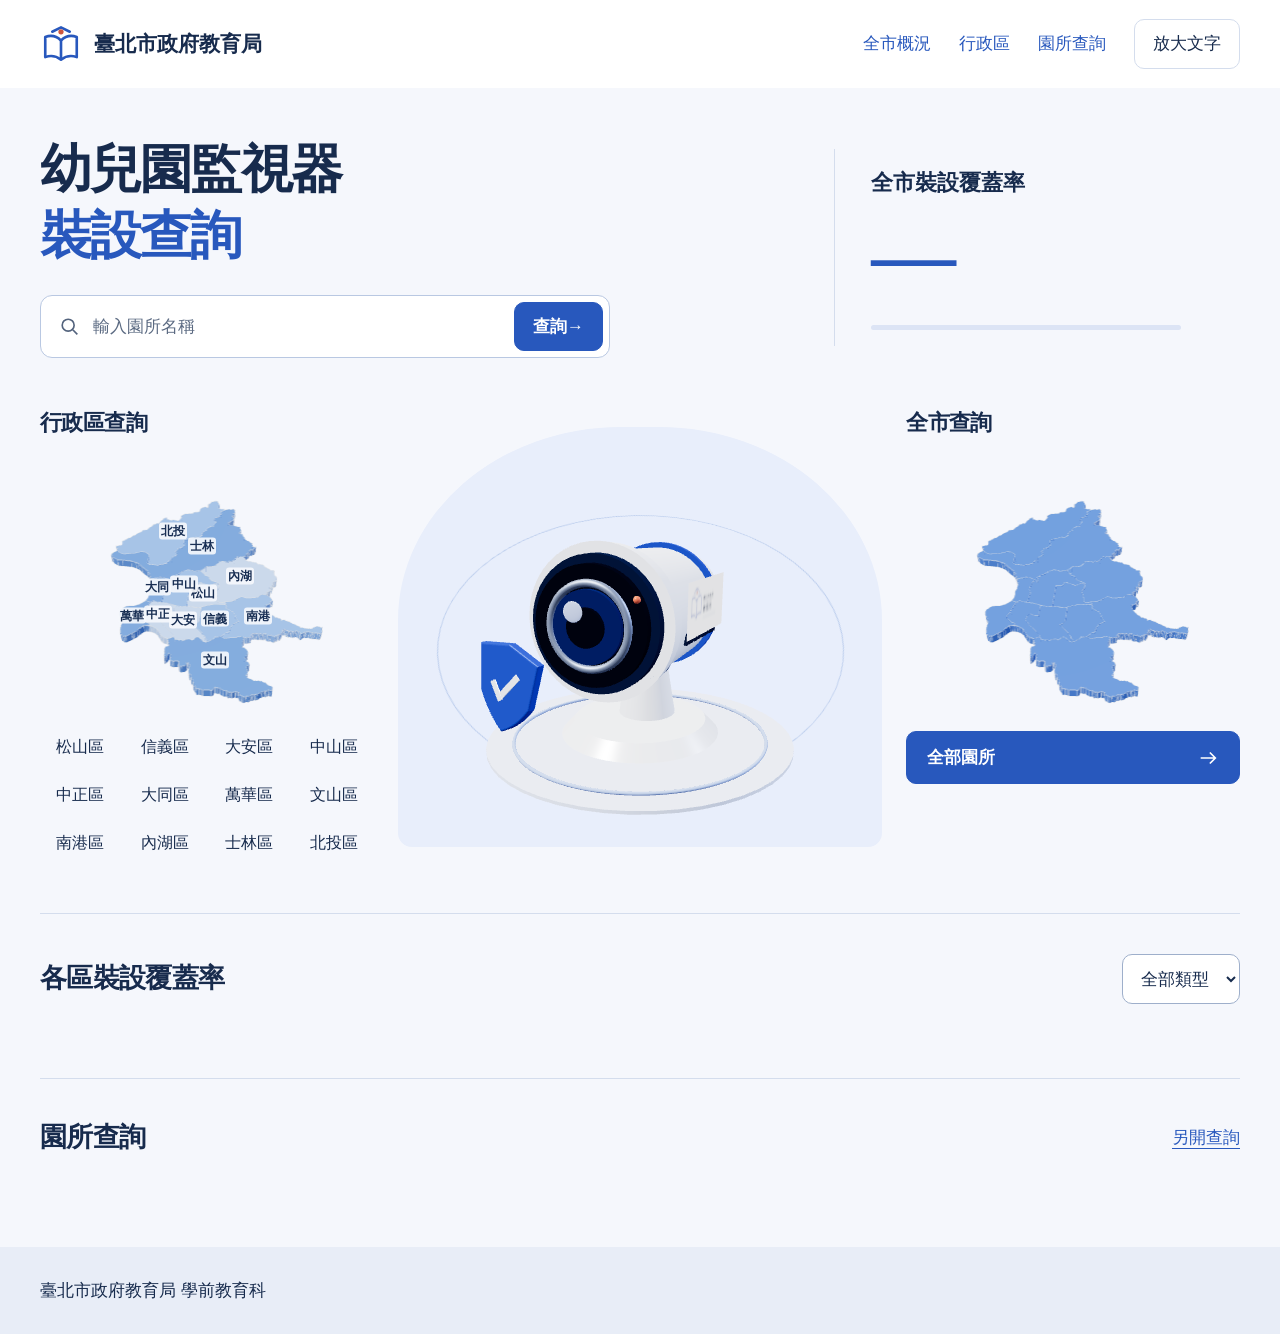
==== commit 8f62b394: "Update index (5).html" ====
--- a/index (5).html
+++ b/index (5).html
@@ -35,7 +35,7 @@
 </style><script>
 /* 已填入本次提供的正式 GAS 部署網址，可直接上傳。 */
 window.SITE_CONFIG = Object.freeze({
-  GAS_URL: 'https://script.google.com/macros/s/AKfycbyO0_G_QY2k_--c5olLsFYY4QCm00MFAxcKGnWw5XnxAwNfjdtQMTDzje3mRD1-BgCg/exec',
+  GAS_URL: 'https://script.google.com/macros/s/AKfycbwwTucmFye9WzX81jm-hD5fslHl1sahMaHwfgKq9rit87j-IB0hpcEvBSFkgvuUhQSb/exec',
   /* 選填。把經檢查的 GLB 與貼圖放在 GitHub，填相對路徑。空白使用內建程序式模型。 */
   CAMERA_MODEL_URL: '',
   POLL_MS: 300000
